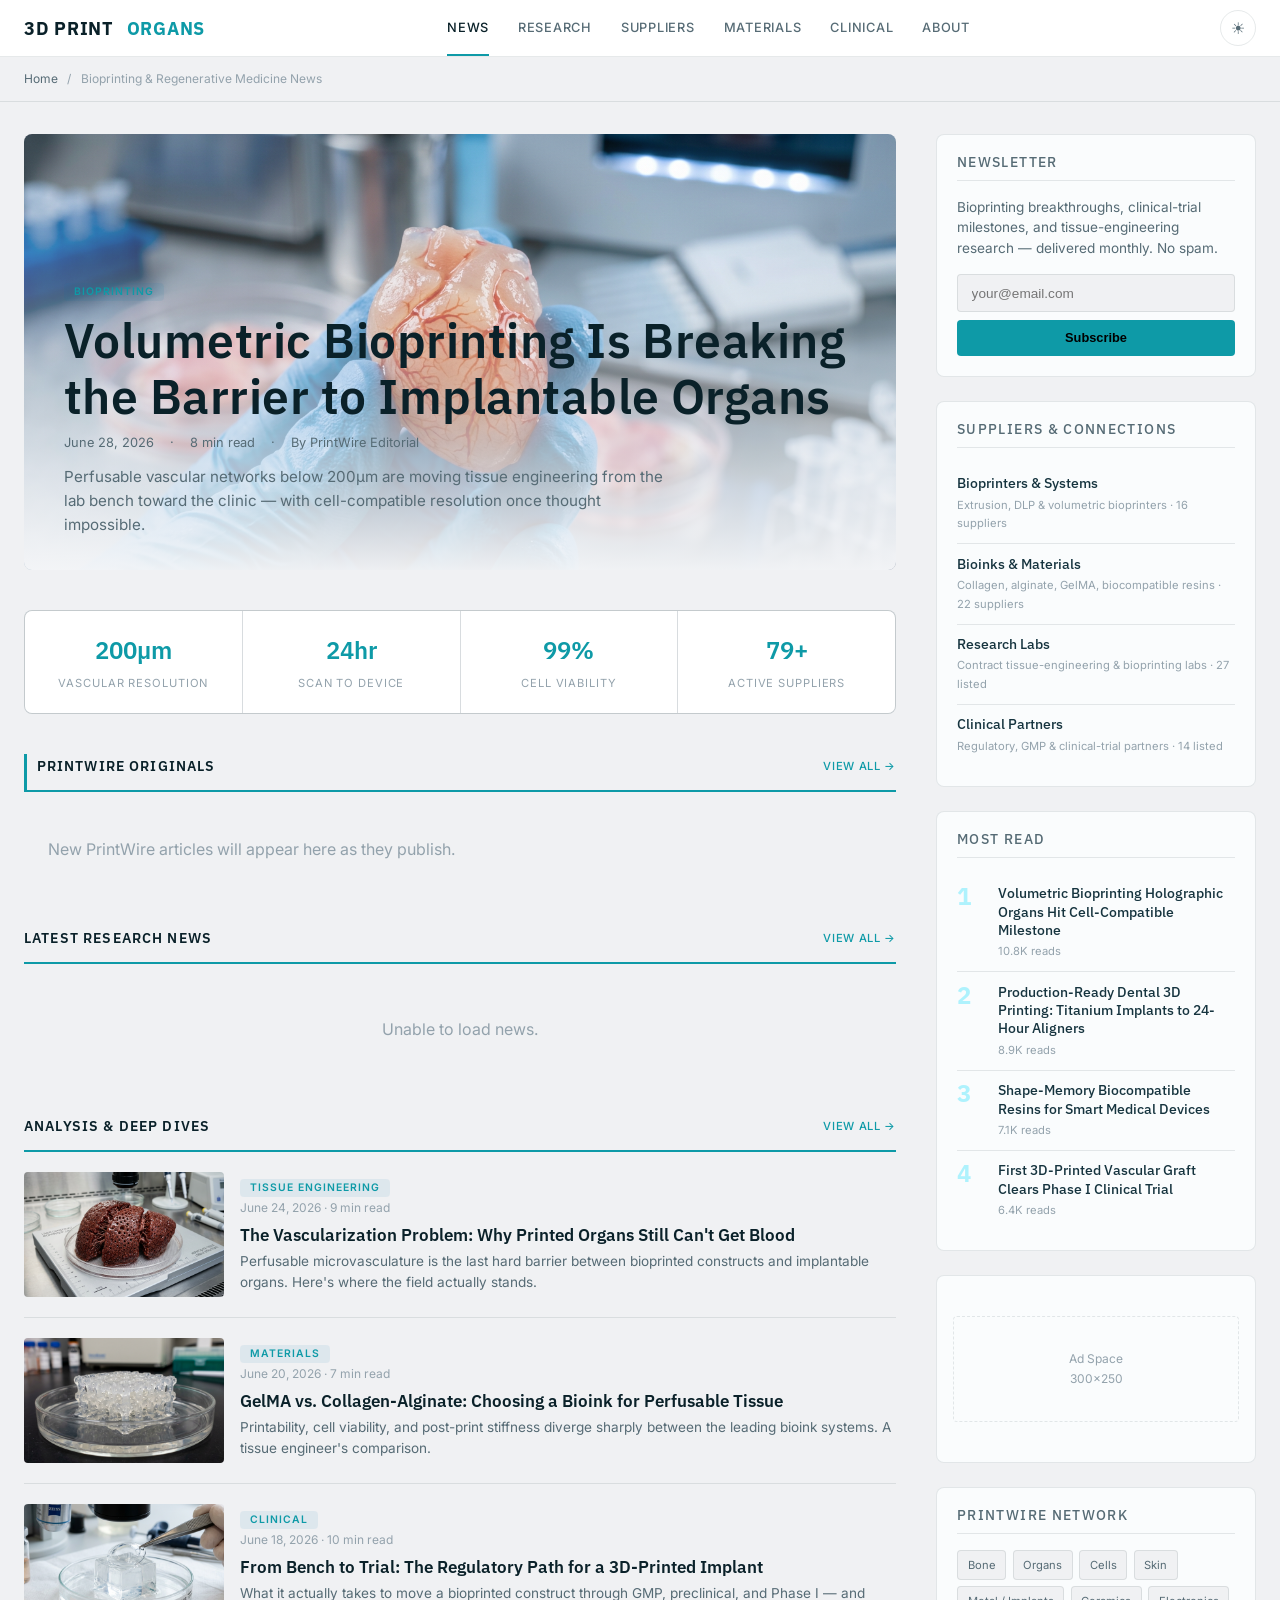
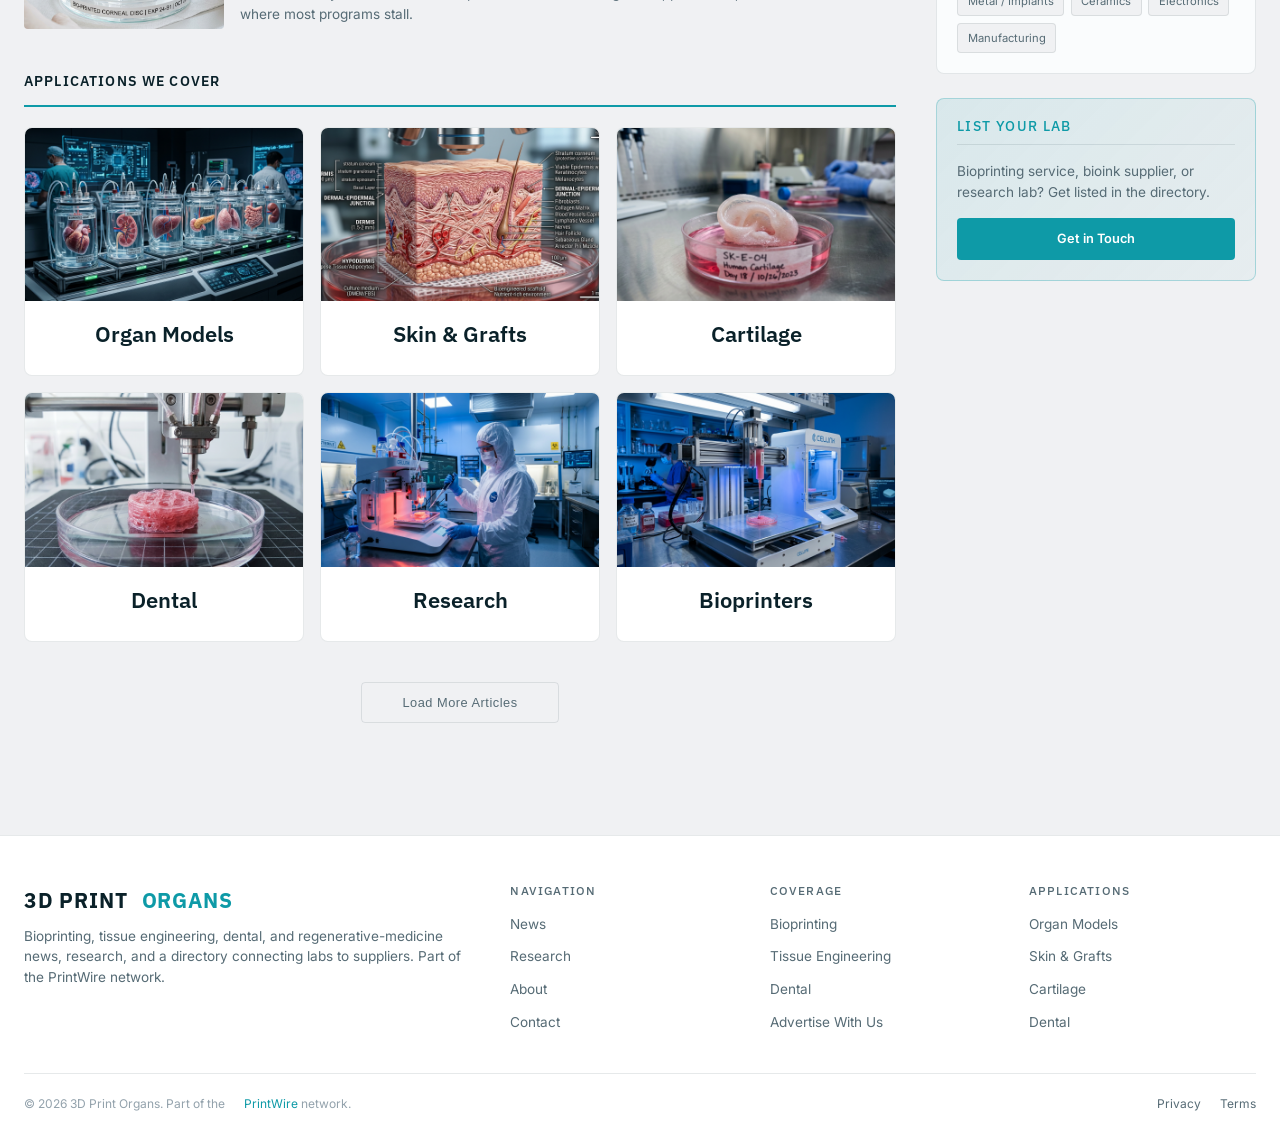
==== static/index.html @ 6646c9cb "Convert to Clinical bio-medical news template (teal, IBM Plex, network feed)" ====
<!DOCTYPE html>
<html lang="en">
<head>
  <meta charset="UTF-8">
  <meta name="viewport" content="width=device-width, initial-scale=1.0">
  <meta name="description" content="3D Print Organs: bioprinting, tissue engineering, dental, and regenerative-medicine news, research, and a directory connecting labs to suppliers.">
  <title>3D Print Organs — Bioprinting &amp; Regenerative Medicine News &amp; Suppliers</title>
  <link rel="preconnect" href="https://fonts.googleapis.com">
  <link rel="preconnect" href="https://fonts.gstatic.com" crossorigin>
  <link href="https://fonts.googleapis.com/css2?family=IBM+Plex+Sans:wght@500;600;700&family=Inter:wght@400;500;600&display=swap" rel="stylesheet">
  <link rel="stylesheet" href="css/editorial.css">
</head>
<body>

<!-- ── Header ─────────────────────────────────── -->
<header class="ed-header">
  <div class="ed-header-inner">
    <a href="index.html" class="ed-logo">
      3D&nbsp;PRINT&nbsp;<span class="ed-logo-accent">ORGANS</span>
    </a>
    <button class="ed-nav-toggle" aria-label="Menu" onclick="document.querySelector('.ed-nav').classList.toggle('open')">&#9776;</button>
    <nav class="ed-nav">
      <a href="index.html" class="active">News</a>
      <a href="/articles/">Research</a>
      <a href="#suppliers">Suppliers</a>
      <a href="#suppliers">Materials</a>
      <a href="#suppliers">Clinical</a>
      <a href="about.html">About</a>
    </nav>
    <button class="ed-theme-toggle" id="themeToggle" aria-label="Toggle light/dark mode" title="Toggle light/dark mode">&#9728;</button>
  </div>
</header>

<!-- ── Breadcrumbs ────────────────────────────── -->
<div class="ed-breadcrumbs">
  <a href="index.html">Home</a> <span>/</span> Bioprinting &amp; Regenerative Medicine News
</div>

<!-- ── Main Layout ────────────────────────────── -->
<div class="ed-layout">
  <div class="ed-main">

    <!-- Featured Story -->
    <article class="ed-hero">
      <img src="images/04_vascularized_heart.png" alt="Bioprinted vascularized tissue construct">
      <div class="ed-hero-overlay"></div>
      <div class="ed-hero-content">
        <span class="ed-badge">Bioprinting</span>
        <h1><a href="#">Volumetric Bioprinting Is Breaking the Barrier to Implantable Organs</a></h1>
        <div class="ed-hero-meta">
          <span>June 28, 2026</span>
          <span>·</span>
          <span>8 min read</span>
          <span>·</span>
          <span>By PrintWire Editorial</span>
        </div>
        <p class="ed-hero-excerpt">Perfusable vascular networks below 200µm are moving tissue engineering from the lab bench toward the clinic — with cell-compatible resolution once thought impossible.</p>
      </div>
    </article>

    <!-- Stats Bar -->
    <div class="ed-stats">
      <div class="ed-stat">
        <div class="ed-stat-value">200µm</div>
        <div class="ed-stat-label">Vascular Resolution</div>
      </div>
      <div class="ed-stat">
        <div class="ed-stat-value">24hr</div>
        <div class="ed-stat-label">Scan to Device</div>
      </div>
      <div class="ed-stat">
        <div class="ed-stat-value">99%</div>
        <div class="ed-stat-label">Cell Viability</div>
      </div>
      <div class="ed-stat">
        <div class="ed-stat-value">79+</div>
        <div class="ed-stat-label">Active Suppliers</div>
      </div>
    </div>

    <!-- PrintWire Originals — network-wide originals (featured) -->
    <div class="ed-section-label" style="border-left:3px solid var(--accent);padding-left:0.6rem;">
      PrintWire Originals
      <a href="/articles/">View All &rarr;</a>
    </div>
    <div class="ed-card-grid" id="pwOriginals">
      <div style="grid-column:1/-1;text-align:center;padding:2rem;color:var(--text-faint);">Loading PrintWire articles…</div>
    </div>

    <!-- Latest News — PrintWire + industry (RSS) -->
    <div class="ed-section-label">
      Latest Research News
      <a href="#">View All &rarr;</a>
    </div>
    <div class="ed-card-grid" id="newsGrid">
      <div style="grid-column: 1/-1; text-align:center; padding:2rem; color:var(--text-faint);">Loading latest news…</div>
    </div>

    <!-- Analysis & Deep Dives -->
    <div class="ed-section-label">
      Analysis &amp; Deep Dives
      <a href="#">View All &rarr;</a>
    </div>
    <div class="ed-list">
      <article class="ed-list-item">
        <img src="images/07_liver_tissue.png" alt="Bioprinted liver tissue">
        <div>
          <span class="ed-badge">Tissue Engineering</span>
          <div class="ed-card-meta">June 24, 2026 · 9 min read</div>
          <h3><a href="#">The Vascularization Problem: Why Printed Organs Still Can't Get Blood</a></h3>
          <p class="ed-card-excerpt">Perfusable microvasculature is the last hard barrier between bioprinted constructs and implantable organs. Here's where the field actually stands.</p>
        </div>
      </article>
      <article class="ed-list-item">
        <img src="images/03_cartilage_scaffold.png" alt="Cartilage scaffold">
        <div>
          <span class="ed-badge">Materials</span>
          <div class="ed-card-meta">June 20, 2026 · 7 min read</div>
          <h3><a href="#">GelMA vs. Collagen-Alginate: Choosing a Bioink for Perfusable Tissue</a></h3>
          <p class="ed-card-excerpt">Printability, cell viability, and post-print stiffness diverge sharply between the leading bioink systems. A tissue engineer's comparison.</p>
        </div>
      </article>
      <article class="ed-list-item">
        <img src="images/09_cornea_model.png" alt="Bioprinted cornea model">
        <div>
          <span class="ed-badge">Clinical</span>
          <div class="ed-card-meta">June 18, 2026 · 10 min read</div>
          <h3><a href="#">From Bench to Trial: The Regulatory Path for a 3D-Printed Implant</a></h3>
          <p class="ed-card-excerpt">What it actually takes to move a bioprinted construct through GMP, preclinical, and Phase I — and where most programs stall.</p>
        </div>
      </article>
    </div>

    <!-- Applications -->
    <div class="ed-section-label">
      Applications We Cover
    </div>
    <div class="ed-card-grid" style="grid-template-columns: repeat(3, 1fr); gap: 1rem; margin-bottom: 2.5rem;">
      <a href="#" class="ed-card" style="text-align:center;">
        <img class="ed-card-img" src="images/10_organ_array.png" alt="Organ Models">
        <div class="ed-card-body"><h3>Organ Models</h3></div>
      </a>
      <a href="#" class="ed-card" style="text-align:center;">
        <img class="ed-card-img" src="images/02_skin_tissue.png" alt="Skin & Grafts">
        <div class="ed-card-body"><h3>Skin &amp; Grafts</h3></div>
      </a>
      <a href="#" class="ed-card" style="text-align:center;">
        <img class="ed-card-img" src="images/06_ear_construct.png" alt="Cartilage">
        <div class="ed-card-body"><h3>Cartilage</h3></div>
      </a>
      <a href="#" class="ed-card" style="text-align:center;">
        <img class="ed-card-img" src="images/05_bioprinter_closeup.png" alt="Dental">
        <div class="ed-card-body"><h3>Dental</h3></div>
      </a>
      <a href="#" class="ed-card" style="text-align:center;">
        <img class="ed-card-img" src="images/08_scientist_working.png" alt="Research">
        <div class="ed-card-body"><h3>Research</h3></div>
      </a>
      <a href="#" class="ed-card" style="text-align:center;">
        <img class="ed-card-img" src="images/01_hero_bioprinter.png" alt="Bioprinters">
        <div class="ed-card-body"><h3>Bioprinters</h3></div>
      </a>
    </div>

    <!-- Load More -->
    <div class="ed-load-more">
      <button>Load More Articles</button>
    </div>

  </div>

  <!-- ── Sidebar ─────────────────────────────── -->
  <aside class="ed-sidebar">

    <!-- Newsletter -->
    <div class="ed-sidebar-block ed-newsletter">
      <h4>Newsletter</h4>
      <p>Bioprinting breakthroughs, clinical-trial milestones, and tissue-engineering research — delivered monthly. No spam.</p>
      <form action="https://api.web3forms.com/submit" method="POST" onsubmit="this.querySelector('button').textContent='Subscribed!';this.querySelector('button').disabled=true;">
        <input type="hidden" name="access_key" value="6f33053b-6d08-414b-9615-665f88c98da8">
        <input type="hidden" name="subject" value="Newsletter Signup — 3dprintorgans.com">
        <input type="hidden" name="from_name" value="Newsletter Signup">
        <input type="email" name="email" placeholder="your@email.com" required>
        <button type="submit">Subscribe</button>
      </form>
    </div>

    <!-- Suppliers & Connections -->
    <div class="ed-sidebar-block" id="suppliers">
      <h4>Suppliers &amp; Connections</h4>
      <div class="ed-popular-item">
        <div>
          <h3><a href="#">Bioprinters &amp; Systems</a></h3>
          <div class="ed-popular-meta">Extrusion, DLP &amp; volumetric bioprinters · 16 suppliers</div>
        </div>
      </div>
      <div class="ed-popular-item">
        <div>
          <h3><a href="#">Bioinks &amp; Materials</a></h3>
          <div class="ed-popular-meta">Collagen, alginate, GelMA, biocompatible resins · 22 suppliers</div>
        </div>
      </div>
      <div class="ed-popular-item">
        <div>
          <h3><a href="#">Research Labs</a></h3>
          <div class="ed-popular-meta">Contract tissue-engineering &amp; bioprinting labs · 27 listed</div>
        </div>
      </div>
      <div class="ed-popular-item">
        <div>
          <h3><a href="#">Clinical Partners</a></h3>
          <div class="ed-popular-meta">Regulatory, GMP &amp; clinical-trial partners · 14 listed</div>
        </div>
      </div>
    </div>

    <!-- Most Read -->
    <div class="ed-sidebar-block">
      <h4>Most Read</h4>
      <div class="ed-popular-item">
        <span class="ed-popular-num">1</span>
        <div>
          <h3><a href="#">Volumetric Bioprinting Holographic Organs Hit Cell-Compatible Milestone</a></h3>
          <div class="ed-popular-meta">10.8K reads</div>
        </div>
      </div>
      <div class="ed-popular-item">
        <span class="ed-popular-num">2</span>
        <div>
          <h3><a href="#">Production-Ready Dental 3D Printing: Titanium Implants to 24-Hour Aligners</a></h3>
          <div class="ed-popular-meta">8.9K reads</div>
        </div>
      </div>
      <div class="ed-popular-item">
        <span class="ed-popular-num">3</span>
        <div>
          <h3><a href="#">Shape-Memory Biocompatible Resins for Smart Medical Devices</a></h3>
          <div class="ed-popular-meta">7.1K reads</div>
        </div>
      </div>
      <div class="ed-popular-item">
        <span class="ed-popular-num">4</span>
        <div>
          <h3><a href="#">First 3D-Printed Vascular Graft Clears Phase I Clinical Trial</a></h3>
          <div class="ed-popular-meta">6.4K reads</div>
        </div>
      </div>
    </div>

    <!-- Ad Placeholder -->
    <div class="ed-sidebar-block" style="text-align:center; color: var(--text-faint); font-size: 0.75rem; padding: 2.5rem 1rem;">
      <div style="border: 1px dashed var(--border); border-radius: 4px; padding: 2rem 1rem;">
        Ad Space<br>300×250
      </div>
    </div>

    <!-- Network Links -->
    <div class="ed-sidebar-block">
      <h4>PrintWire Network</h4>
      <div class="ed-network-links">
        <a href="https://3dprintbone.com">Bone</a>
        <a href="https://3dprintorgans.com">Organs</a>
        <a href="https://3dprintcells.com">Cells</a>
        <a href="https://3dprintskincare.com">Skin</a>
        <a href="https://dmls3d.com">Metal / Implants</a>
        <a href="https://3dprintceramic.com">Ceramics</a>
        <a href="https://3dprintcircuitry.com">Electronics</a>
        <a href="https://sendcutship.com">Manufacturing</a>
      </div>
    </div>

    <!-- Project CTA -->
    <div class="ed-sidebar-block" style="background: linear-gradient(135deg, rgba(14,154,167,0.10), rgba(14,154,167,0.04)); border-color: var(--border-accent);">
      <h4 style="color: var(--accent);">List Your Lab</h4>
      <p style="font-size: 0.85rem; color: var(--text-dim); margin-bottom: 1rem; line-height: 1.5;">Bioprinting service, bioink supplier, or research lab? Get listed in the directory.</p>
      <a href="contact.html" style="display:block;text-align:center;padding:0.65rem;background:var(--accent);border-radius:4px;color:#fff;font-weight:600;font-size:0.8rem;transition:background 0.25s;" onmouseover="this.style.background='var(--accent-dark)'" onmouseout="this.style.background='var(--accent)'">Get in Touch</a>
    </div>

  </aside>
</div>

<!-- ── Footer ─────────────────────────────────── -->
<footer class="ed-footer">
  <div class="ed-footer-inner">
    <div class="ed-footer-brand">
      <div class="ed-logo" style="font-size:1.3rem; margin-bottom: 0.5rem;">3D&nbsp;PRINT&nbsp;<span class="ed-logo-accent">ORGANS</span></div>
      <p>Bioprinting, tissue engineering, dental, and regenerative-medicine news, research, and a directory connecting labs to suppliers. Part of the PrintWire network.</p>
    </div>
    <div>
      <h4>Navigation</h4>
      <ul>
        <li><a href="index.html">News</a></li>
        <li><a href="/articles/">Research</a></li>
        <li><a href="about.html">About</a></li>
        <li><a href="contact.html">Contact</a></li>
      </ul>
    </div>
    <div>
      <h4>Coverage</h4>
      <ul>
        <li><a href="#">Bioprinting</a></li>
        <li><a href="#">Tissue Engineering</a></li>
        <li><a href="#">Dental</a></li>
        <li><a href="advertise.html">Advertise With Us</a></li>
      </ul>
    </div>
    <div>
      <h4>Applications</h4>
      <ul>
        <li><a href="#">Organ Models</a></li>
        <li><a href="#">Skin &amp; Grafts</a></li>
        <li><a href="#">Cartilage</a></li>
        <li><a href="#">Dental</a></li>
      </ul>
    </div>
  </div>
  <div class="ed-footer-bottom">
    <span>&copy; 2026 3D Print Organs. Part of the <a href="https://3dprint.space" style="color:var(--accent);">PrintWire</a> network.</span>
    <span>
      <a href="#">Privacy</a>
      <a href="#">Terms</a>
    </span>
  </div>
</footer>

<script>
// ── Mobile nav toggle ──
document.querySelector('.ed-nav-toggle')?.addEventListener('click', () => {
  document.querySelector('.ed-nav').classList.toggle('open');
});

// ── Theme toggle (light/dark) — light default ──
(function() {
  const btn = document.getElementById('themeToggle');
  const root = document.documentElement;
  function setTheme(theme) {
    root.setAttribute('data-theme', theme);
    localStorage.setItem('ed-theme', theme);
    btn.innerHTML = theme === 'dark' ? '&#9790;' : '&#9728;';
    btn.title = theme === 'dark' ? 'Switch to light mode' : 'Switch to dark mode';
  }
  const saved = localStorage.getItem('ed-theme');
  setTheme(saved || 'light');
  btn.addEventListener('click', () => {
    const current = root.getAttribute('data-theme') || 'light';
    setTheme(current === 'dark' ? 'light' : 'dark');
  });
})();

// ── News Feed: network-wide PrintWire Originals + industry RSS ──
(function() {
  var grid = document.getElementById('newsGrid');
  var orig = document.getElementById('pwOriginals');

  var feeds = [
    { url: 'https://news.google.com/rss/search?q=bioprinting+tissue+engineering&hl=en-US&gl=US&ceid=US:en', name: 'Google News' },
    { url: 'https://news.google.com/rss/search?q=3D+printed+organs+regenerative+medicine&hl=en-US&gl=US&ceid=US:en', name: 'Google News' },
    { url: 'https://news.google.com/rss/search?q=dental+3D+printing+medical+device&hl=en-US&gl=US&ceid=US:en', name: 'Google News' },
    { url: 'https://3dprintingindustry.com/feed/', name: '3DPI' }
  ];

  var api = 'https://api.rss2json.com/v1/api.json?rss_url=';
  var rss = [];
  var localArts = [];
  var loaded = 0;
  var total = feeds.length;
  var fallbackImgs = [
    'images/01_hero_bioprinter.png','images/02_skin_tissue.png','images/03_cartilage_scaffold.png',
    'images/06_ear_construct.png','images/07_liver_tissue.png','images/08_scientist_working.png',
    'images/09_cornea_model.png','images/10_organ_array.png'
  ];

  function stripHtml(html) {
    var d = document.createElement('div'); d.innerHTML = html;
    return d.textContent || '';
  }
  function esc(s) {
    var d = document.createElement('div'); d.appendChild(document.createTextNode(s));
    return d.innerHTML;
  }
  function card(a, i) {
    var img = a.img || fallbackImgs[i % fallbackImgs.length];
    var fb = fallbackImgs[(i+1) % fallbackImgs.length];
    var open = a.local
      ? 'onclick="location.href=\'' + esc(a.link) + '\'"'
      : 'onclick="window.open(\'' + esc(a.link) + '\',\'_blank\',\'noopener\')"';
    var linkAttrs = a.local ? 'href="' + esc(a.link) + '"'
      : 'href="' + esc(a.link) + '" target="_blank" rel="noopener"';
    var badge = a.local
      ? '<span class="ed-badge" style="background:var(--accent);color:#fff;">' + esc(a.source) + '</span>'
      : '<span class="ed-badge">' + esc(a.source) + '</span>';
    return '<article class="ed-card" style="cursor:pointer" ' + open + '>' +
      '<img class="ed-card-img" src="' + esc(img) + '" alt="" loading="lazy" onerror="this.onerror=null;this.src=\'' + fb + '\'">' +
      '<div class="ed-card-body">' + badge +
        '<div class="ed-card-meta">' + esc(a.dateStr || '') + '</div>' +
        '<h3><a ' + linkAttrs + ' onclick="event.stopPropagation()">' + esc(a.title) + '</a></h3>' +
        '<p class="ed-card-excerpt">' + esc(a.desc) + '</p>' +
      '</div></article>';
  }

  var localReady = fetch('network.json', { cache: 'no-store' })
    .then(function(r){ return r.ok ? r.json() : []; })
    .then(function(items){
      (items || []).forEach(function(it, i){
        localArts.push({ title: it.title, link: it.url, desc: it.summary || '',
          date: it.iso, dateStr: it.date, source: (it.origin || 'PrintWire'), local: true,
          img: it.img || fallbackImgs[i % fallbackImgs.length] });
      });
      if (orig) {
        orig.innerHTML = localArts.length
          ? localArts.slice(0, 6).map(card).join('')
          : '<div style="grid-column:1/-1;padding:1.5rem;color:var(--text-faint);">New PrintWire articles will appear here as they publish.</div>';
      }
    })
    .catch(function(){ if (orig) orig.innerHTML = ''; });

  var timeout = setTimeout(finish, 8000);
  feeds.forEach(function(feed) {
    fetch(api + encodeURIComponent(feed.url))
      .then(function(r){ return r.json(); })
      .then(function(data){
        if (data.status === 'ok' && data.items) {
          data.items.forEach(function(item){
            rss.push({ title: item.title, link: item.link,
              desc: stripHtml(item.description).substring(0,140) + '…',
              date: item.pubDate, source: feed.name, local: false,
              img: item.thumbnail || (item.enclosure && item.enclosure.link) || '' });
          });
        }
      })
      .catch(function(){})
      .then(function(){ loaded++; if (loaded === total) { clearTimeout(timeout); finish(); } });
  });

  var done = false;
  function finish(){ if (done) return; done = true; localReady.then(render); }
  function render(){
    if (!grid) return;
    var merged = localArts.concat(rss);
    merged.forEach(function(a){ if (!a.dateStr && a.date) a.dateStr = new Date(a.date).toLocaleDateString('en-US',{year:'numeric',month:'short',day:'numeric'}); });
    merged.sort(function(a,b){ return new Date(b.date) - new Date(a.date); });
    var top = merged.slice(0, 8);
    grid.innerHTML = top.length
      ? top.map(card).join('')
      : '<div style="grid-column:1/-1;text-align:center;padding:2rem;color:var(--text-faint);">Unable to load news.</div>';
  }
})();
</script>
</body>
</html>
---- static/css/editorial.css ----
/* ============================================
   3dprintmetal.com — Editorial Layout
   Inspired by 3dnatives.com, modernized
   ============================================ */

/* ── Shared Tokens ───────────────────────────── */
:root {
  --accent: #00a8cc;
  --accent-dark: #008fad;
  --accent-dim: rgba(0,168,204,0.12);
  --red: #e53e3e;
  --radius: 8px;
  --radius-sm: 4px;
  --font-display: 'Oswald', sans-serif;
  --font-body: 'Inter', sans-serif;
  --transition: 0.25s cubic-bezier(0.4,0,0.2,1);
}

/* ── Dark Mode (default) ─────────────────────── */
:root, [data-theme="dark"] {
  --bg: #08090f;
  --bg-surface: #0e1019;
  --bg-card: #141620;
  --bg-card-hover: #1a1d2e;
  --bg-sidebar: #0f1118;
  --text: #e2e4e8;
  --text-dim: #8a8f9d;
  --text-faint: #555a68;
  --heading: #ffffff;
  --border: rgba(255,255,255,0.06);
  --border-accent: rgba(0,168,204,0.2);
  --shadow: 0 1px 3px rgba(0,0,0,0.4);
  --shadow-hover: 0 8px 24px rgba(0,0,0,0.5);
  --header-bg: rgba(8,9,15,0.92);
  --badge-bg: rgba(0,168,204,0.12);
  --input-bg: #0a0b12;
}

/* ── Light Mode ──────────────────────────────── */
[data-theme="light"] {
  --accent: #0077a8;
  --accent-dark: #005f85;
  --accent-dim: rgba(0,119,168,0.08);
  --bg: #f5f6f8;
  --bg-surface: #ffffff;
  --bg-card: #ffffff;
  --bg-card-hover: #f0f1f3;
  --bg-sidebar: #fafbfc;
  --text: #2d3748;
  --text-dim: #5a6577;
  --text-faint: #8e96a4;
  --heading: #1a202c;
  --border: rgba(0,0,0,0.08);
  --border-accent: rgba(0,119,168,0.2);
  --shadow: 0 1px 3px rgba(0,0,0,0.06);
  --shadow-hover: 0 8px 24px rgba(0,0,0,0.1);
  --header-bg: rgba(255,255,255,0.95);
  --badge-bg: rgba(0,119,168,0.08);
  --input-bg: #f0f1f3;
}

/* System preference when no manual choice */
@media (prefers-color-scheme: light) {
  :root:not([data-theme]) {
    --accent: #0077a8;
    --accent-dark: #005f85;
    --accent-dim: rgba(0,119,168,0.08);
    --bg: #f5f6f8;
    --bg-surface: #ffffff;
    --bg-card: #ffffff;
    --bg-card-hover: #f0f1f3;
    --bg-sidebar: #fafbfc;
    --text: #2d3748;
    --text-dim: #5a6577;
    --text-faint: #8e96a4;
    --heading: #1a202c;
    --border: rgba(0,0,0,0.08);
    --border-accent: rgba(0,119,168,0.2);
    --shadow: 0 1px 3px rgba(0,0,0,0.06);
    --shadow-hover: 0 8px 24px rgba(0,0,0,0.1);
    --header-bg: rgba(255,255,255,0.95);
    --badge-bg: rgba(0,119,168,0.08);
    --input-bg: #f0f1f3;
  }
}

/* ── Reset ───────────────────────────────────── */
*,*::before,*::after { margin:0;padding:0;box-sizing:border-box; }
html { scroll-behavior:smooth; font-size:16px; }
body {
  font-family: var(--font-body);
  color: var(--text);
  background: var(--input-bg);
  line-height: 1.65;
  -webkit-font-smoothing: antialiased;
  overflow-x: hidden;
}
a { color: inherit; text-decoration: none; }
img { max-width: 100%; display: block; }

/* ── Typography ──────────────────────────────── */
h1,h2,h3,h4 { font-family: var(--font-display); font-weight: 600; line-height: 1.15; color: var(--heading); }
h1 { font-size: clamp(2rem, 5vw, 3rem); letter-spacing: 0.01em; }
h2 { font-size: clamp(1.5rem, 3.5vw, 2.2rem); }
h3 { font-size: clamp(1.1rem, 2vw, 1.4rem); }
h4 { font-size: 0.85rem; text-transform: uppercase; letter-spacing: 0.1em; color: var(--text-dim); font-weight: 500; }

/* ── Header ──────────────────────────────────── */
.ed-header {
  position: sticky; top: 0; z-index: 100;
  background: var(--header-bg);
  backdrop-filter: blur(16px);
  border-bottom: 1px solid var(--border);
}
.ed-header-inner {
  max-width: 1280px;
  margin: 0 auto;
  display: flex;
  align-items: center;
  justify-content: space-between;
  padding: 0 1.5rem;
  height: 56px;
}
.ed-logo {
  font-family: var(--font-display);
  font-size: 1.15rem;
  font-weight: 700;
  color: var(--heading);
  letter-spacing: 0.04em;
  display: flex; align-items: center; gap: 0.5rem;
}
.ed-logo-accent { color: var(--accent); }
.ed-nav { display: flex; gap: 0; align-items: center; }
.ed-nav a {
  padding: 0 0.9rem;
  font-size: 0.8rem;
  font-weight: 500;
  color: var(--text-dim);
  text-transform: uppercase;
  letter-spacing: 0.06em;
  transition: color var(--transition);
  line-height: 56px;
  position: relative;
}
.ed-nav a:hover, .ed-nav a.active { color: var(--heading); }
.ed-nav a.active::after {
  content: ''; position: absolute; bottom: 0; left: 0.9rem; right: 0.9rem;
  height: 2px; background: var(--accent);
}
.ed-nav-toggle {
  display: none; background: none; border: none; color: var(--text);
  font-size: 1.5rem; cursor: pointer; padding: 0.5rem;
}

/* Theme toggle */
.ed-theme-toggle {
  background: none; border: 1px solid var(--border);
  color: var(--text-dim); cursor: pointer;
  width: 36px; height: 36px;
  border-radius: 50%;
  display: flex; align-items: center; justify-content: center;
  font-size: 1rem;
  transition: all var(--transition);
  margin-left: 0.5rem;
  flex-shrink: 0;
}
.ed-theme-toggle:hover { border-color: var(--accent); color: var(--accent); }

/* ── Breadcrumbs ─────────────────────────────── */
.ed-breadcrumbs {
  max-width: 1280px; margin: 0 auto;
  padding: 0.75rem 1.5rem;
  font-size: 0.75rem;
  color: var(--text-faint);
  border-bottom: 1px solid var(--border);
}
.ed-breadcrumbs a { color: var(--text-dim); transition: color var(--transition); }
.ed-breadcrumbs a:hover { color: var(--accent); }
.ed-breadcrumbs span { margin: 0 0.4rem; }

/* ── Layout ──────────────────────────────────── */
.ed-layout {
  max-width: 1280px;
  margin: 0 auto;
  display: grid;
  grid-template-columns: 1fr 320px;
  gap: 2.5rem;
  padding: 2rem 1.5rem;
  align-items: start;
}
.ed-main { min-width: 0; }
.ed-sidebar { position: sticky; top: 72px; }

/* ── Hero / Featured Story ───────────────────── */
.ed-hero {
  margin-bottom: 2.5rem;
  position: relative;
  border-radius: var(--radius);
  overflow: hidden;
  background: var(--bg-card);
}
.ed-hero img {
  width: 100%;
  aspect-ratio: 16/8;
  object-fit: cover;
  display: block;
}
.ed-hero-overlay {
  position: absolute; inset: 0;
  background: linear-gradient(0deg, rgba(8,9,15,0.95) 0%, rgba(8,9,15,0.3) 50%, transparent 100%);
}
[data-theme="light"] .ed-hero-overlay {
  background: linear-gradient(0deg, rgba(245,246,248,0.97) 0%, rgba(245,246,248,0.4) 50%, transparent 100%);
}
.ed-hero-content {
  position: absolute;
  bottom: 0; left: 0; right: 0;
  padding: 2rem 2.5rem;
}
.ed-hero .ed-badge { margin-bottom: 0.75rem; }
.ed-hero h1 { margin-bottom: 0.5rem; }
.ed-hero h1 a { color: var(--heading); transition: color var(--transition); }
.ed-hero h1 a:hover { color: var(--accent); }
.ed-hero-meta {
  font-size: 0.8rem;
  color: var(--text-dim);
  display: flex; gap: 1rem; align-items: center;
}
.ed-hero-excerpt {
  margin-top: 0.75rem;
  font-size: 0.95rem;
  color: var(--text-dim);
  line-height: 1.6;
  max-width: 600px;
}

/* ── Badge / Tag ─────────────────────────────── */
.ed-badge {
  display: inline-block;
  font-size: 0.65rem;
  font-weight: 600;
  text-transform: uppercase;
  letter-spacing: 0.1em;
  padding: 0.25rem 0.6rem;
  border-radius: var(--radius-sm);
  background: var(--badge-bg);
  color: var(--accent);
  line-height: 1;
}
.ed-badge.red { background: rgba(255,68,68,0.12); color: var(--red); }

/* ── Section Label ───────────────────────────── */
.ed-section-label {
  font-family: var(--font-display);
  font-size: 0.9rem;
  font-weight: 600;
  text-transform: uppercase;
  letter-spacing: 0.08em;
  color: var(--heading);
  margin-bottom: 1.25rem;
  padding-bottom: 0.75rem;
  border-bottom: 2px solid var(--accent);
  display: flex;
  align-items: center;
  justify-content: space-between;
}
.ed-section-label a {
  font-family: var(--font-body);
  font-size: 0.7rem;
  font-weight: 500;
  color: var(--accent);
  text-transform: uppercase;
  letter-spacing: 0.06em;
}

/* ── Article Cards ───────────────────────────── */
.ed-card-grid {
  display: grid;
  grid-template-columns: repeat(2, 1fr);
  gap: 1.5rem;
  margin-bottom: 2.5rem;
}
.ed-card {
  background: var(--bg-card);
  border-radius: var(--radius);
  overflow: hidden;
  border: 1px solid var(--border);
  transition: transform var(--transition), box-shadow var(--transition), border-color var(--transition);
}
.ed-card:hover {
  transform: translateY(-2px);
  box-shadow: var(--shadow-hover);
  border-color: var(--border-accent);
}
.ed-card-img {
  aspect-ratio: 16/10;
  object-fit: cover;
  width: 100%;
}
.ed-card-body { padding: 1.25rem; }
.ed-card-body .ed-badge { margin-bottom: 0.65rem; }
.ed-card-body h3 { margin-bottom: 0.5rem; }
.ed-card-body h3 a { color: var(--heading); transition: color var(--transition); }
.ed-card-body h3 a:hover { color: var(--accent); }
.ed-card-meta {
  font-size: 0.75rem;
  color: var(--text-faint);
  margin-bottom: 0.5rem;
}
.ed-card-excerpt {
  font-size: 0.85rem;
  color: var(--text-dim);
  line-height: 1.55;
  display: -webkit-box;
  -webkit-line-clamp: 3;
  -webkit-box-orient: vertical;
  overflow: hidden;
}

/* ── Article List (compact) ──────────────────── */
.ed-list { display: flex; flex-direction: column; gap: 1.25rem; margin-bottom: 2.5rem; }
.ed-list-item {
  display: grid;
  grid-template-columns: 200px 1fr;
  gap: 1rem;
  padding-bottom: 1.25rem;
  border-bottom: 1px solid var(--border);
  align-items: start;
}
.ed-list-item:last-child { border-bottom: none; padding-bottom: 0; }
.ed-list-item img {
  aspect-ratio: 16/10;
  object-fit: cover;
  border-radius: var(--radius-sm);
  width: 100%;
}
.ed-list-item h3 { font-size: 1.05rem; margin-bottom: 0.35rem; }
.ed-list-item h3 a { color: var(--heading); transition: color var(--transition); }
.ed-list-item h3 a:hover { color: var(--accent); }

/* ── Sidebar ─────────────────────────────────── */
.ed-sidebar-block {
  background: var(--bg-sidebar);
  border: 1px solid var(--border);
  border-radius: var(--radius);
  padding: 1.25rem;
  margin-bottom: 1.5rem;
}
.ed-sidebar-block h4 {
  margin-bottom: 1rem;
  padding-bottom: 0.6rem;
  border-bottom: 1px solid var(--border);
}

/* Newsletter widget */
.ed-newsletter p { font-size: 0.85rem; color: var(--text-dim); margin-bottom: 1rem; line-height: 1.5; }
.ed-newsletter input[type="email"] {
  width: 100%;
  padding: 0.65rem 0.85rem;
  background: var(--input-bg);
  border: 1px solid var(--border);
  border-radius: var(--radius-sm);
  color: var(--text);
  font-size: 0.85rem;
  margin-bottom: 0.5rem;
  transition: border-color var(--transition);
}
.ed-newsletter input[type="email"]:focus { outline: none; border-color: var(--accent); }
.ed-newsletter button {
  width: 100%;
  padding: 0.65rem;
  background: var(--accent);
  border: none;
  border-radius: var(--radius-sm);
  color: #000;
  font-weight: 600;
  font-size: 0.8rem;
  cursor: pointer;
  transition: background var(--transition);
}
.ed-newsletter button:hover { background: var(--accent-dark); }

/* Popular posts widget */
.ed-popular-item {
  display: flex;
  gap: 0.75rem;
  padding: 0.65rem 0;
  border-bottom: 1px solid var(--border);
  align-items: start;
}
.ed-popular-item:last-child { border-bottom: none; }
.ed-popular-num {
  font-family: var(--font-display);
  font-size: 1.5rem;
  font-weight: 700;
  color: var(--accent-dim);
  line-height: 1;
  min-width: 1.8rem;
  color: rgba(0,217,255,0.3);
}
.ed-popular-item h3 { font-size: 0.85rem; font-weight: 500; line-height: 1.35; }
.ed-popular-item h3 a { color: var(--text); }
.ed-popular-item h3 a:hover { color: var(--accent); }
.ed-popular-meta { font-size: 0.7rem; color: var(--text-faint); margin-top: 0.2rem; }

/* Network links widget */
.ed-network-links { display: flex; flex-wrap: wrap; gap: 0.4rem; }
.ed-network-links a {
  font-size: 0.7rem;
  padding: 0.3rem 0.6rem;
  background: var(--input-bg);
  border: 1px solid var(--border);
  border-radius: var(--radius-sm);
  color: var(--text-dim);
  transition: all var(--transition);
}
.ed-network-links a:hover { border-color: var(--accent); color: var(--accent); }

/* ── Load More ───────────────────────────────── */
.ed-load-more {
  text-align: center;
  margin: 2rem 0;
}
.ed-load-more button {
  padding: 0.75rem 2.5rem;
  background: transparent;
  border: 1px solid var(--border);
  border-radius: var(--radius-sm);
  color: var(--text-dim);
  font-size: 0.8rem;
  font-weight: 500;
  cursor: pointer;
  letter-spacing: 0.04em;
  transition: all var(--transition);
}
.ed-load-more button:hover {
  border-color: var(--accent);
  color: var(--accent);
}

/* ── Stats Bar ───────────────────────────────── */
.ed-stats {
  display: grid;
  grid-template-columns: repeat(4, 1fr);
  gap: 1px;
  background: var(--border);
  border: 1px solid var(--border);
  border-radius: var(--radius);
  overflow: hidden;
  margin-bottom: 2.5rem;
}
.ed-stat {
  background: var(--bg-card);
  padding: 1.25rem;
  text-align: center;
}
.ed-stat-value {
  font-family: var(--font-display);
  font-size: 1.5rem;
  font-weight: 600;
  color: var(--accent);
}
.ed-stat-label {
  font-size: 0.7rem;
  text-transform: uppercase;
  letter-spacing: 0.08em;
  color: var(--text-faint);
  margin-top: 0.25rem;
}

/* ── Page Hero (inner pages) ─────────────────── */
.ed-page-hero {
  position: relative;
  border-radius: var(--radius);
  overflow: hidden;
  margin-bottom: 2.5rem;
  background: var(--bg-card);
}
.ed-page-hero img {
  width: 100%; aspect-ratio: 16/6; object-fit: cover;
}
.ed-page-hero-overlay {
  position: absolute; inset: 0;
  background: linear-gradient(0deg, rgba(8,9,15,0.9) 0%, rgba(8,9,15,0.4) 60%, transparent 100%);
}
[data-theme="light"] .ed-page-hero-overlay {
  background: linear-gradient(0deg, rgba(245,246,248,0.95) 0%, rgba(245,246,248,0.5) 60%, transparent 100%);
}
.ed-page-hero-content {
  position: absolute; bottom: 0; left: 0; right: 0;
  padding: 2rem 2.5rem;
}
.ed-page-hero h1 { margin-bottom: 0.5rem; }
.ed-page-hero p { color: var(--text-dim); font-size: 1rem; max-width: 600px; }

/* ── Content Sections ────────────────────────── */
.ed-content { max-width: 1280px; margin: 0 auto; padding: 0 1.5rem; }
.ed-content-narrow { max-width: 860px; margin: 0 auto; padding: 0 1.5rem; }
.ed-section { margin-bottom: 3rem; }
.ed-section p { color: var(--text-dim); line-height: 1.75; margin-bottom: 1rem; font-size: 0.95rem; }
.ed-section p:last-child { margin-bottom: 0; }

/* Two-column content block */
.ed-two-col {
  display: grid;
  grid-template-columns: 1fr 1fr;
  gap: 2.5rem;
  align-items: start;
  margin-bottom: 2.5rem;
}
.ed-two-col img { border-radius: var(--radius); width: 100%; }

/* Content cards (mission, values, etc.) */
.ed-content-card {
  background: var(--bg-card);
  border: 1px solid var(--border);
  border-radius: var(--radius);
  padding: 1.75rem;
  transition: border-color var(--transition);
}
.ed-content-card:hover { border-color: var(--border-accent); }
.ed-content-card h3 { margin-bottom: 0.75rem; font-size: 1.15rem; }
.ed-content-card p { margin-bottom: 0; }
.ed-content-card .ed-icon {
  font-size: 1.5rem; margin-bottom: 0.75rem; display: block;
}
.ed-grid-2 { display: grid; grid-template-columns: 1fr 1fr; gap: 1.5rem; margin-bottom: 2.5rem; }
.ed-grid-3 { display: grid; grid-template-columns: repeat(3, 1fr); gap: 1.5rem; margin-bottom: 2.5rem; }
.ed-grid-4 { display: grid; grid-template-columns: repeat(4, 1fr); gap: 1.25rem; margin-bottom: 2.5rem; }

/* Service detail cards */
.ed-service-detail {
  display: grid;
  grid-template-columns: 280px 1fr;
  gap: 1.5rem;
  background: var(--bg-card);
  border: 1px solid var(--border);
  border-radius: var(--radius);
  overflow: hidden;
  margin-bottom: 1.25rem;
  transition: border-color var(--transition);
}
.ed-service-detail:hover { border-color: var(--border-accent); }
.ed-service-detail img { width: 100%; height: 100%; object-fit: cover; }
.ed-service-detail-body { padding: 1.5rem 1.5rem 1.5rem 0; }
.ed-service-detail-body h3 { margin-bottom: 0.5rem; }

/* Timeline */
.ed-timeline { position: relative; padding-left: 2.5rem; margin-bottom: 2.5rem; }
.ed-timeline::before {
  content: ''; position: absolute; left: 0.75rem; top: 0; bottom: 0;
  width: 2px; background: var(--border);
}
.ed-timeline-step {
  position: relative; margin-bottom: 2rem; padding-bottom: 0;
}
.ed-timeline-step:last-child { margin-bottom: 0; }
.ed-timeline-num {
  position: absolute; left: -2.5rem; top: 0;
  width: 1.5rem; height: 1.5rem;
  background: var(--accent);
  color: #000;
  border-radius: 50%;
  font-size: 0.7rem;
  font-weight: 700;
  display: flex; align-items: center; justify-content: center;
}
.ed-timeline-step h3 { font-size: 1.05rem; margin-bottom: 0.35rem; }

/* Forms */
.ed-form { max-width: 100%; }
.ed-form-group { margin-bottom: 1rem; }
.ed-form-group label {
  display: block; font-size: 0.8rem; font-weight: 500;
  color: var(--text-dim); margin-bottom: 0.35rem;
}
.ed-form-group .required { color: var(--red); }
.ed-form-group input, .ed-form-group textarea, .ed-form-group select {
  width: 100%;
  padding: 0.7rem 0.9rem;
  background: var(--input-bg);
  border: 1px solid var(--border);
  border-radius: var(--radius-sm);
  color: var(--text);
  font-family: var(--font-body);
  font-size: 0.9rem;
  transition: border-color var(--transition);
}
.ed-form-group input:focus, .ed-form-group textarea:focus, .ed-form-group select:focus {
  outline: none; border-color: var(--accent);
}
.ed-form-group textarea { resize: vertical; }
.ed-form-submit {
  padding: 0.75rem 2rem;
  background: var(--accent);
  border: none;
  border-radius: var(--radius-sm);
  color: #000;
  font-weight: 600;
  font-size: 0.9rem;
  cursor: pointer;
  transition: background var(--transition);
}
.ed-form-submit:hover { background: var(--accent-dark); }

/* CTA Banner */
.ed-cta-banner {
  background: var(--bg-card);
  border: 1px solid var(--border-accent);
  border-radius: var(--radius);
  padding: 2.5rem;
  text-align: center;
  margin-bottom: 2.5rem;
}
.ed-cta-banner h2 { margin-bottom: 0.5rem; }
.ed-cta-banner p { color: var(--text-dim); margin-bottom: 1.25rem; max-width: 500px; margin-left: auto; margin-right: auto; }
.ed-cta-banner a {
  display: inline-block;
  padding: 0.75rem 2rem;
  background: var(--accent);
  color: #000;
  font-weight: 600;
  border-radius: var(--radius-sm);
  transition: background var(--transition);
}
.ed-cta-banner a:hover { background: var(--accent-dark); }

/* Package cards (advertise) */
.ed-package {
  background: var(--bg-card);
  border: 1px solid var(--border);
  border-radius: var(--radius);
  padding: 1.75rem;
  transition: border-color var(--transition);
}
.ed-package:hover { border-color: var(--border-accent); }
.ed-package h3 { margin-bottom: 0.5rem; }
.ed-package .ed-price {
  font-family: var(--font-display);
  font-size: 1.8rem; font-weight: 600;
  color: var(--accent); margin-bottom: 1rem;
}
.ed-package .ed-price span { font-size: 0.9rem; color: var(--text-faint); }
.ed-package ul {
  list-style: none; padding: 0;
}
.ed-package li {
  font-size: 0.85rem; color: var(--text-dim);
  padding: 0.4rem 0;
  border-bottom: 1px solid var(--border);
  padding-left: 1.2rem;
  position: relative;
}
.ed-package li:last-child { border-bottom: none; }
.ed-package li::before {
  content: '\2713'; position: absolute; left: 0;
  color: var(--accent); font-size: 0.75rem;
}

/* Contact info cards */
.ed-info-card {
  display: flex; gap: 1rem; align-items: start;
  padding: 1rem;
  background: var(--bg-card);
  border: 1px solid var(--border);
  border-radius: var(--radius);
}
.ed-info-card .ed-icon { font-size: 1.5rem; flex-shrink: 0; }
.ed-info-card h4 { font-size: 0.8rem; margin-bottom: 0.25rem; }
.ed-info-card p { font-size: 0.85rem; color: var(--text-dim); margin: 0; }

/* Materials list */
.ed-materials-list { list-style: none; padding: 0; }
.ed-materials-list li {
  padding: 0.5rem 0;
  border-bottom: 1px solid var(--border);
  font-size: 0.9rem;
  color: var(--text-dim);
  padding-left: 1.2rem;
  position: relative;
}
.ed-materials-list li::before {
  content: ''; position: absolute; left: 0; top: 50%;
  width: 6px; height: 6px; border-radius: 50%;
  background: var(--accent); transform: translateY(-50%);
}

@media (max-width: 768px) {
  .ed-two-col { grid-template-columns: 1fr; }
  .ed-grid-2, .ed-grid-3, .ed-grid-4 { grid-template-columns: 1fr; }
  .ed-service-detail { grid-template-columns: 1fr; }
  .ed-service-detail img { aspect-ratio: 16/9; }
  .ed-service-detail-body { padding: 1.25rem; }
  .ed-page-hero-content { padding: 1.5rem; }
}

/* ── Footer ──────────────────────────────────── */
.ed-footer {
  background: var(--bg-surface);
  border-top: 1px solid var(--border);
  padding: 3rem 1.5rem 1.5rem;
  margin-top: 3rem;
}
.ed-footer-inner {
  max-width: 1280px;
  margin: 0 auto;
  display: grid;
  grid-template-columns: 2fr 1fr 1fr 1fr;
  gap: 2rem;
}
.ed-footer-brand p { font-size: 0.85rem; color: var(--text-dim); margin-top: 0.5rem; line-height: 1.5; }
.ed-footer h4 { font-size: 0.75rem; margin-bottom: 0.75rem; }
.ed-footer ul { list-style: none; }
.ed-footer li { margin-bottom: 0.4rem; }
.ed-footer li a { font-size: 0.85rem; color: var(--text-dim); transition: color var(--transition); }
.ed-footer li a:hover { color: var(--accent); }
.ed-footer-bottom {
  max-width: 1280px;
  margin: 2rem auto 0;
  padding-top: 1.25rem;
  border-top: 1px solid var(--border);
  font-size: 0.75rem;
  color: var(--text-faint);
  display: flex;
  justify-content: space-between;
  align-items: center;
}
.ed-footer-bottom a { color: var(--text-dim); margin-left: 1rem; }
.ed-footer-bottom a:hover { color: var(--accent); }

/* ── Responsive ──────────────────────────────── */
@media (max-width: 1024px) {
  .ed-layout { grid-template-columns: 1fr; }
  .ed-sidebar { position: static; }
}
@media (max-width: 768px) {
  .ed-card-grid { grid-template-columns: 1fr; }
  .ed-list-item { grid-template-columns: 140px 1fr; }
  .ed-hero-content { padding: 1.5rem; }
  .ed-hero h1 { font-size: 1.5rem; }
  .ed-footer-inner { grid-template-columns: 1fr 1fr; }
  .ed-stats { grid-template-columns: repeat(2, 1fr); }
  .ed-nav { display: none; }
  .ed-nav.open { display: flex; flex-direction: column; position: absolute; top: 56px; left: 0; right: 0; background: var(--bg); border-bottom: 1px solid var(--border); padding: 0.5rem 0; }
  .ed-nav.open a { line-height: 2.5; padding: 0 1.5rem; }
  .ed-nav-toggle { display: block; }
}
@media (max-width: 480px) {
  .ed-list-item { grid-template-columns: 1fr; }
  .ed-list-item img { aspect-ratio: 16/9; }
  .ed-footer-inner { grid-template-columns: 1fr; }
  .ed-hero-excerpt { display: none; }
}

/* ── Clinical scheme (bio-medical): light default + dark toggle, teal, IBM Plex ── */
:root { --font-display: 'IBM Plex Sans', sans-serif; --font-body: 'Inter', sans-serif; }
:root, [data-theme="light"] {
  --accent: #0E9AA7; --accent-dark: #0B7C86; --accent-dim: rgba(14,154,167,0.10);
  --bg: #F4F7F9; --bg-surface: #FFFFFF; --bg-card: #FFFFFF; --bg-card-hover: #EDF2F4;
  --bg-sidebar: #FAFCFD; --text: #16343F; --text-dim: #566B75; --text-faint: #93A2AC;
  --heading: #0A2129; --border: rgba(15,42,54,0.10); --border-accent: rgba(14,154,167,0.28);
}
[data-theme="dark"] {
  --accent: #18B4C1; --accent-dark: #0E9AA7; --accent-dim: rgba(24,180,193,0.14);
  --bg: #0C1A1F; --bg-surface: #12242B; --bg-card: #142A32; --bg-card-hover: #183139;
  --bg-sidebar: #0F2027; --text: #E7EFF1; --text-dim: #90A2AB; --text-faint: #5E727B;
  --heading: #FFFFFF; --border: rgba(255,255,255,0.08); --border-accent: rgba(24,180,193,0.28);
}
@media (prefers-color-scheme: dark) { :root:not([data-theme]) {
  --bg: #0C1A1F; --bg-surface: #12242B; --bg-card: #142A32; --text: #E7EFF1;
  --text-dim: #90A2AB; --heading: #FFFFFF; --border: rgba(255,255,255,0.08);
  --accent: #18B4C1; --accent-dark: #0E9AA7;
} }
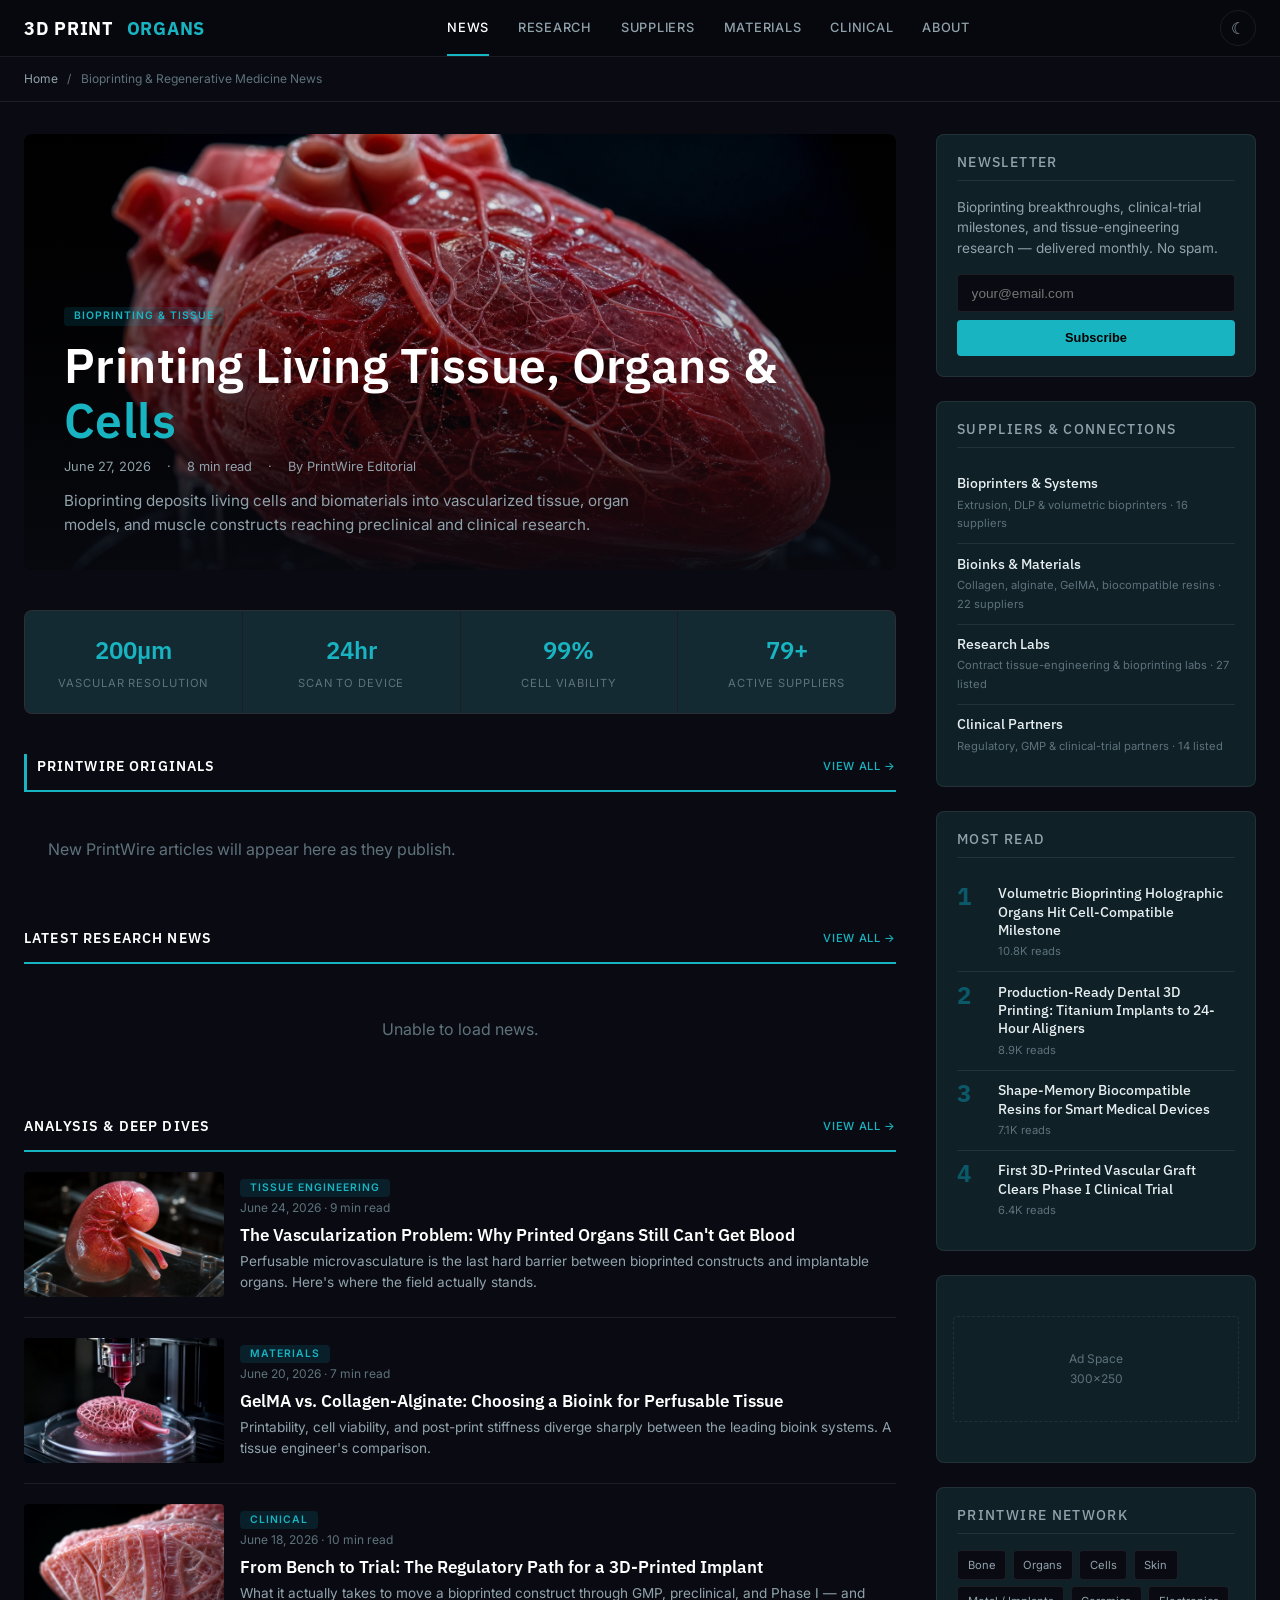
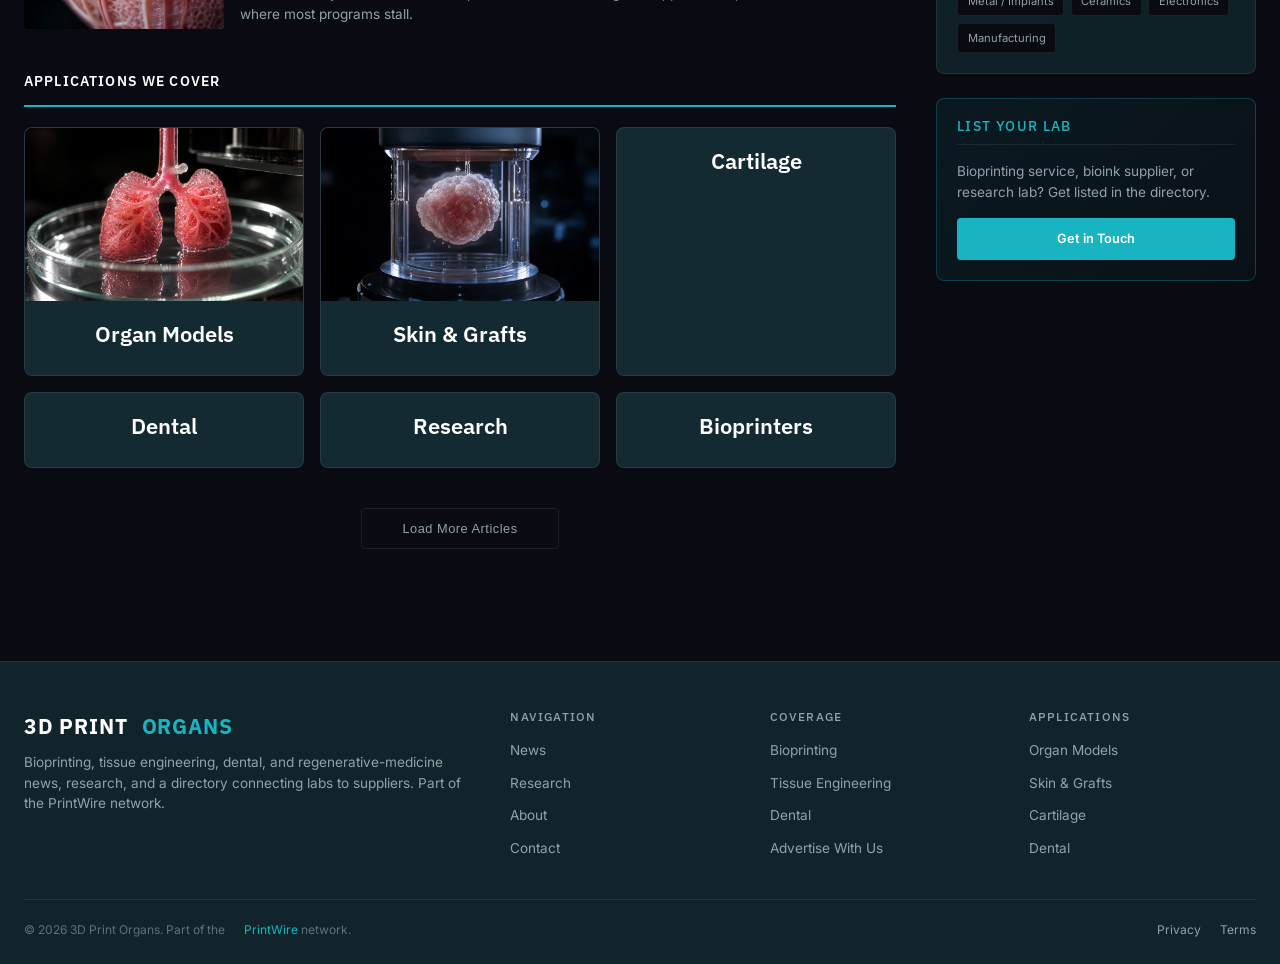
==== commit dd79b7e2: "Diversify: market-targeted variant layout, unique per-site gpt-image-2 imagery (no repeats), light/d" ====
--- a/static/index.html
+++ b/static/index.html
@@ -9,6 +9,14 @@
   <link rel="preconnect" href="https://fonts.gstatic.com" crossorigin>
   <link href="https://fonts.googleapis.com/css2?family=IBM+Plex+Sans:wght@500;600;700&family=Inter:wght@400;500;600&display=swap" rel="stylesheet">
   <link rel="stylesheet" href="css/editorial.css">
+  <link rel="icon" type="image/svg+xml" href="/favicon.svg">
+  <meta property="og:type" content="website">
+  <meta property="og:title" content="3D Print Organs — Bioprinting &amp; Regenerative Medicine News &amp; Suppliers">
+  <meta property="og:description" content="3D Print Organs: bioprinting, tissue engineering, dental, and regenerative-medicine news, research, and a directory connecting labs to suppliers.">
+  <meta property="og:image" content="https://3dprintorgans.com/images/01_hero_bioprinted_vascularized.png">
+  <meta property="og:url" content="https://3dprintorgans.com/">
+  <meta name="twitter:card" content="summary_large_image">
+  <meta name="twitter:image" content="https://3dprintorgans.com/images/01_hero_bioprinted_vascularized.png">
 </head>
 <body>
 
@@ -42,19 +50,15 @@
 
     <!-- Featured Story -->
     <article class="ed-hero">
-      <img src="images/04_vascularized_heart.png" alt="Bioprinted vascularized tissue construct">
+      <img src="images/01_hero_bioprinted_vascularized.png" alt="Bioprinting & Tissue">
       <div class="ed-hero-overlay"></div>
       <div class="ed-hero-content">
-        <span class="ed-badge">Bioprinting</span>
-        <h1><a href="#">Volumetric Bioprinting Is Breaking the Barrier to Implantable Organs</a></h1>
+        <span class="ed-badge">Bioprinting & Tissue</span>
+        <h1><a href="#">Printing Living Tissue, Organs &amp; <span class="ed-logo-accent">Cells</span></a></h1>
         <div class="ed-hero-meta">
-          <span>June 28, 2026</span>
-          <span>·</span>
-          <span>8 min read</span>
-          <span>·</span>
-          <span>By PrintWire Editorial</span>
-        </div>
-        <p class="ed-hero-excerpt">Perfusable vascular networks below 200µm are moving tissue engineering from the lab bench toward the clinic — with cell-compatible resolution once thought impossible.</p>
+          <span>June 27, 2026</span><span>·</span><span>8 min read</span><span>·</span><span>By PrintWire Editorial</span>
+        </div>
+        <p class="ed-hero-excerpt">Bioprinting deposits living cells and biomaterials into vascularized tissue, organ models, and muscle constructs reaching preclinical and clinical research.</p>
       </div>
     </article>
 
@@ -103,7 +107,7 @@
     </div>
     <div class="ed-list">
       <article class="ed-list-item">
-        <img src="images/07_liver_tissue.png" alt="Bioprinted liver tissue">
+        <img src="images/02_bioprinted_kidney.png" alt="Bioprinted liver tissue">
         <div>
           <span class="ed-badge">Tissue Engineering</span>
           <div class="ed-card-meta">June 24, 2026 · 9 min read</div>
@@ -112,7 +116,7 @@
         </div>
       </article>
       <article class="ed-list-item">
-        <img src="images/03_cartilage_scaffold.png" alt="Cartilage scaffold">
+        <img src="images/03_bioprinter_building.png" alt="Cartilage scaffold">
         <div>
           <span class="ed-badge">Materials</span>
           <div class="ed-card-meta">June 20, 2026 · 7 min read</div>
@@ -121,7 +125,7 @@
         </div>
       </article>
       <article class="ed-list-item">
-        <img src="images/09_cornea_model.png" alt="Bioprinted cornea model">
+        <img src="images/04_bioprinted_organ.png" alt="Bioprinted cornea model">
         <div>
           <span class="ed-badge">Clinical</span>
           <div class="ed-card-meta">June 18, 2026 · 10 min read</div>
@@ -137,27 +141,27 @@
     </div>
     <div class="ed-card-grid" style="grid-template-columns: repeat(3, 1fr); gap: 1rem; margin-bottom: 2.5rem;">
       <a href="#" class="ed-card" style="text-align:center;">
-        <img class="ed-card-img" src="images/10_organ_array.png" alt="Organ Models">
+        <img class="ed-card-img" src="images/05_bioprinted_lung.png" alt="Organ Models">
         <div class="ed-card-body"><h3>Organ Models</h3></div>
       </a>
       <a href="#" class="ed-card" style="text-align:center;">
-        <img class="ed-card-img" src="images/02_skin_tissue.png" alt="Skin & Grafts">
+        <img class="ed-card-img" src="images/06_bioprinted_organoid.png" alt="Skin & Grafts">
         <div class="ed-card-body"><h3>Skin &amp; Grafts</h3></div>
       </a>
       <a href="#" class="ed-card" style="text-align:center;">
-        <img class="ed-card-img" src="images/06_ear_construct.png" alt="Cartilage">
+        
         <div class="ed-card-body"><h3>Cartilage</h3></div>
       </a>
       <a href="#" class="ed-card" style="text-align:center;">
-        <img class="ed-card-img" src="images/05_bioprinter_closeup.png" alt="Dental">
+        
         <div class="ed-card-body"><h3>Dental</h3></div>
       </a>
       <a href="#" class="ed-card" style="text-align:center;">
-        <img class="ed-card-img" src="images/08_scientist_working.png" alt="Research">
+        
         <div class="ed-card-body"><h3>Research</h3></div>
       </a>
       <a href="#" class="ed-card" style="text-align:center;">
-        <img class="ed-card-img" src="images/01_hero_bioprinter.png" alt="Bioprinters">
+        
         <div class="ed-card-body"><h3>Bioprinters</h3></div>
       </a>
     </div>
@@ -340,7 +344,7 @@
     btn.title = theme === 'dark' ? 'Switch to light mode' : 'Switch to dark mode';
   }
   const saved = localStorage.getItem('ed-theme');
-  setTheme(saved || 'light');
+  setTheme(saved || 'dark');
   btn.addEventListener('click', () => {
     const current = root.getAttribute('data-theme') || 'light';
     setTheme(current === 'dark' ? 'light' : 'dark');
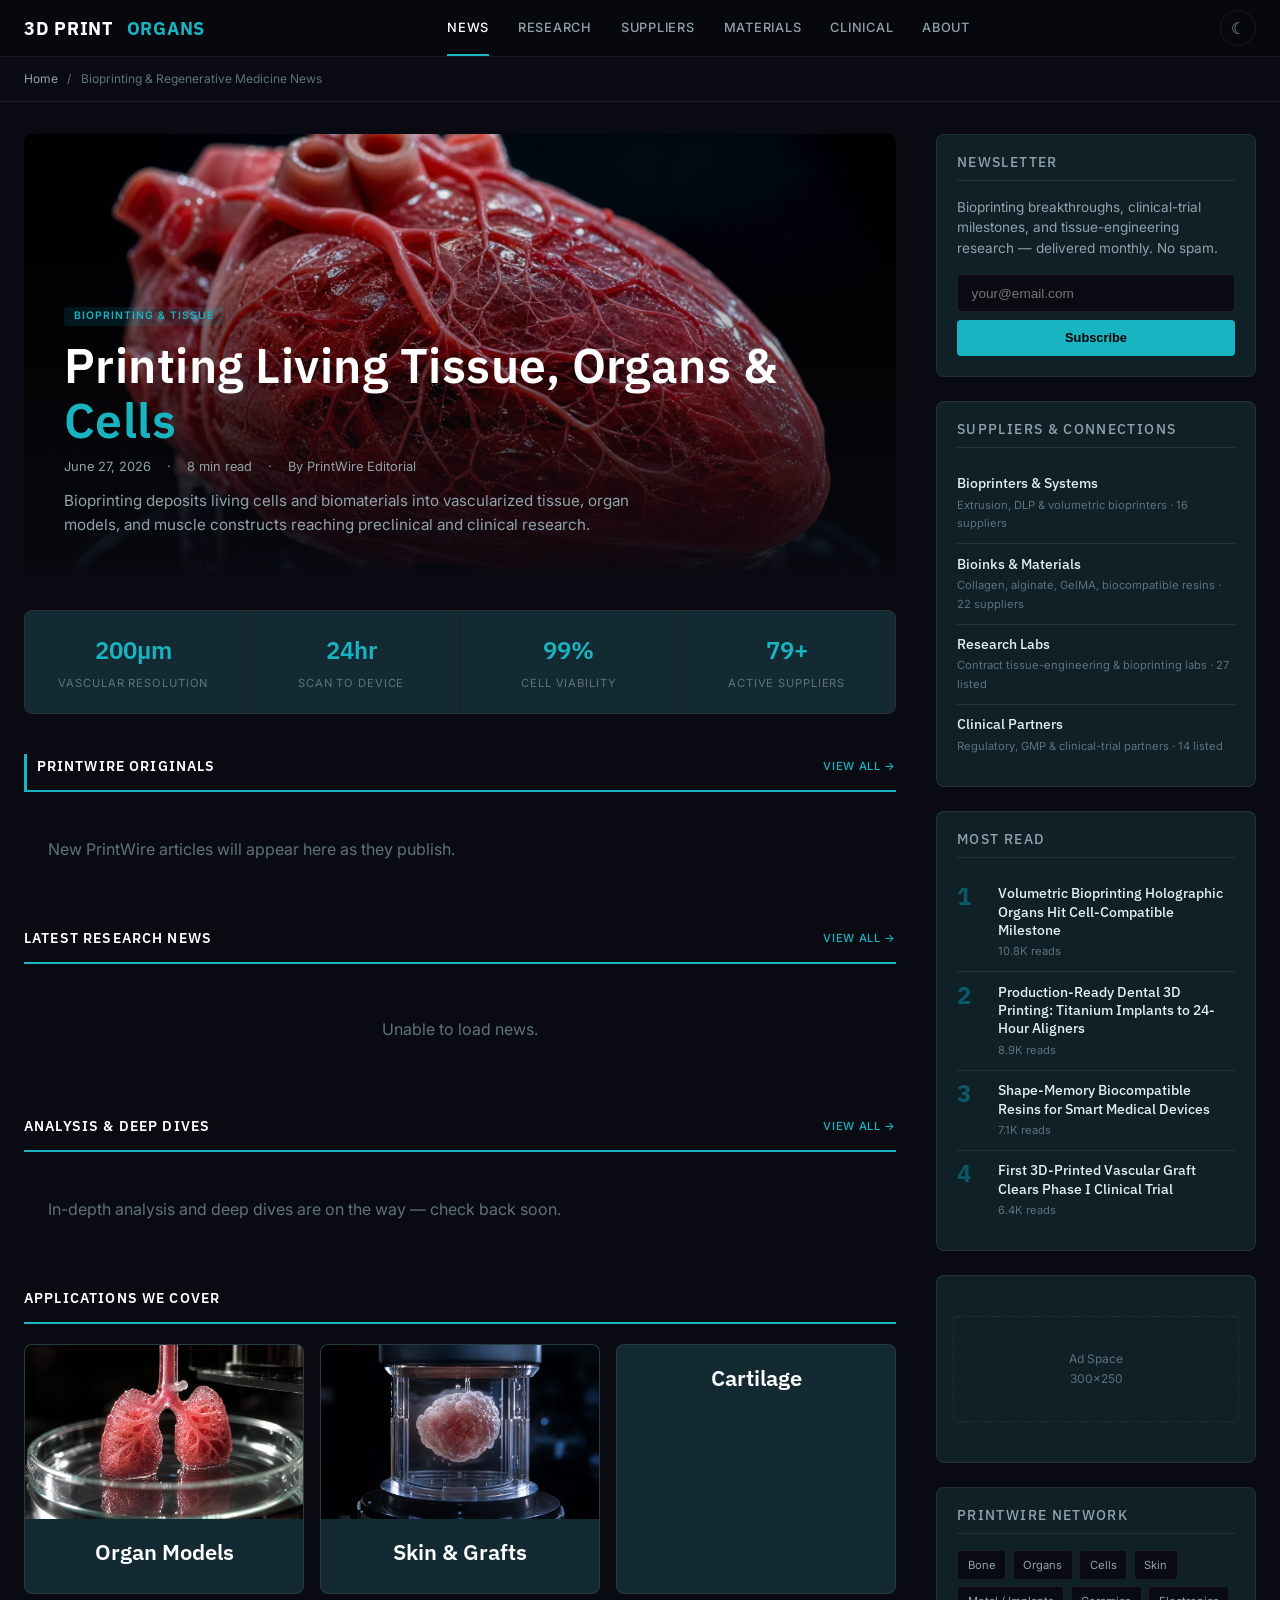
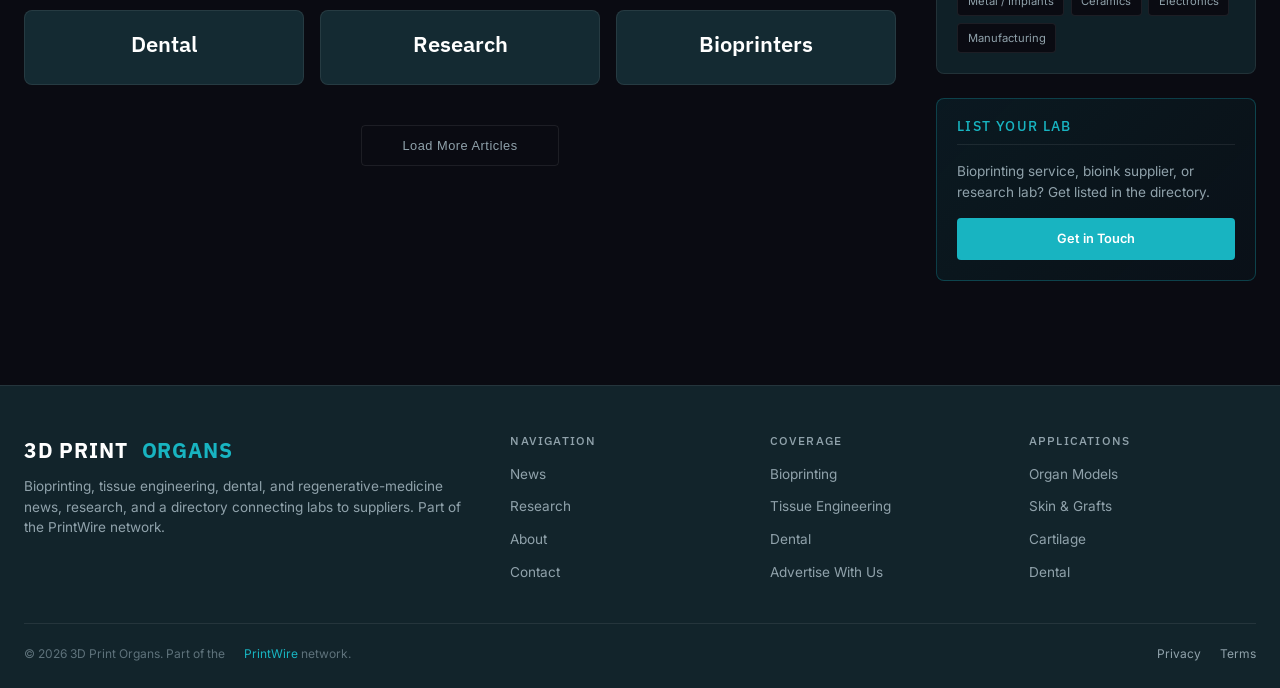
==== commit 5416aaf8: "Wire up Analysis and Deep Dives section from network.json feed" ====
--- a/static/index.html
+++ b/static/index.html
@@ -103,36 +103,10 @@
     <!-- Analysis & Deep Dives -->
     <div class="ed-section-label">
       Analysis &amp; Deep Dives
-      <a href="#">View All &rarr;</a>
-    </div>
-    <div class="ed-list">
-      <article class="ed-list-item">
-        <img src="images/02_bioprinted_kidney.png" alt="Bioprinted liver tissue">
-        <div>
-          <span class="ed-badge">Tissue Engineering</span>
-          <div class="ed-card-meta">June 24, 2026 · 9 min read</div>
-          <h3><a href="#">The Vascularization Problem: Why Printed Organs Still Can't Get Blood</a></h3>
-          <p class="ed-card-excerpt">Perfusable microvasculature is the last hard barrier between bioprinted constructs and implantable organs. Here's where the field actually stands.</p>
-        </div>
-      </article>
-      <article class="ed-list-item">
-        <img src="images/03_bioprinter_building.png" alt="Cartilage scaffold">
-        <div>
-          <span class="ed-badge">Materials</span>
-          <div class="ed-card-meta">June 20, 2026 · 7 min read</div>
-          <h3><a href="#">GelMA vs. Collagen-Alginate: Choosing a Bioink for Perfusable Tissue</a></h3>
-          <p class="ed-card-excerpt">Printability, cell viability, and post-print stiffness diverge sharply between the leading bioink systems. A tissue engineer's comparison.</p>
-        </div>
-      </article>
-      <article class="ed-list-item">
-        <img src="images/04_bioprinted_organ.png" alt="Bioprinted cornea model">
-        <div>
-          <span class="ed-badge">Clinical</span>
-          <div class="ed-card-meta">June 18, 2026 · 10 min read</div>
-          <h3><a href="#">From Bench to Trial: The Regulatory Path for a 3D-Printed Implant</a></h3>
-          <p class="ed-card-excerpt">What it actually takes to move a bioprinted construct through GMP, preclinical, and Phase I — and where most programs stall.</p>
-        </div>
-      </article>
+      <a href="/articles/">View All &rarr;</a>
+    </div>
+    <div class="ed-list" id="pwDeepDives">
+      <div style="padding:1.5rem;color:var(--text-faint);">Loading analysis…</div>
     </div>
 
     <!-- Applications -->
@@ -363,6 +337,16 @@
     { url: 'https://3dprintingindustry.com/feed/', name: '3DPI' }
   ];
 
+    function bestImg(item){
+    var raw = '';
+    var html = item.content || item.description || '';
+    var m = html.match(/<img[^>]+src=["']([^"'>]+)["']/i);
+    if (m) raw = m[1];
+    if (!raw) raw = (item.enclosure && item.enclosure.link) || item.thumbnail || '';
+    if (!raw) return '';
+    var full = raw.replace(/-\d{2,4}x\d{2,4}(?=\.(jpg|jpeg|png|webp|gif)(\?|$))/i, '');
+    return 'https://wsrv.nl/?url=' + encodeURIComponent(full) + '&w=800&h=534&fit=cover&a=attention&output=jpg&q=82';
+  }
   var api = 'https://api.rss2json.com/v1/api.json?rss_url=';
   var rss = [];
   var localArts = [];
@@ -428,7 +412,7 @@
             rss.push({ title: item.title, link: item.link,
               desc: stripHtml(item.description).substring(0,140) + '…',
               date: item.pubDate, source: feed.name, local: false,
-              img: item.thumbnail || (item.enclosure && item.enclosure.link) || '' });
+              img: bestImg(item) });
           });
         }
       })
@@ -449,6 +433,31 @@
       : '<div style="grid-column:1/-1;text-align:center;padding:2rem;color:var(--text-faint);">Unable to load news.</div>';
   }
 })();
+
+// -- Analysis & Deep Dives: PrintWire catalog in list format --
+(function(){
+  var box = document.getElementById('pwDeepDives');
+  if (!box) return;
+  function esc(s){var d=document.createElement('div');d.appendChild(document.createTextNode(s==null?'':s));return d.innerHTML;}
+  var empty = '<div style="padding:1.5rem;color:var(--text-faint);">In-depth analysis and deep dives are on the way — check back soon.</div>';
+  fetch('network.json',{cache:'no-store'})
+    .then(function(r){ return r.ok ? r.json() : []; })
+    .then(function(items){
+      items = (items || []).slice();
+      items.sort(function(a,b){ return (b.iso||'').localeCompare(a.iso||''); });
+      if (!items.length){ box.innerHTML = empty; return; }
+      box.innerHTML = items.slice(0,8).map(function(a){
+        var img = a.img ? '<img src="'+esc(a.img)+'" alt="" loading="lazy">' : '';
+        var meta = esc(a.date||'') + (a.origin ? ' · '+esc(a.origin) : '');
+        return '<article class="ed-list-item">'+img+'<div>'+
+          '<div class="ed-card-meta">'+meta+'</div>'+
+          '<h3><a href="'+esc(a.url)+'">'+esc(a.title)+'</a></h3>'+
+          '<p class="ed-card-excerpt">'+esc(a.summary||'')+'</p>'+
+          '</div></article>';
+      }).join('');
+    })
+    .catch(function(){ box.innerHTML = empty; });
+})();
 </script>
 </body>
 </html>
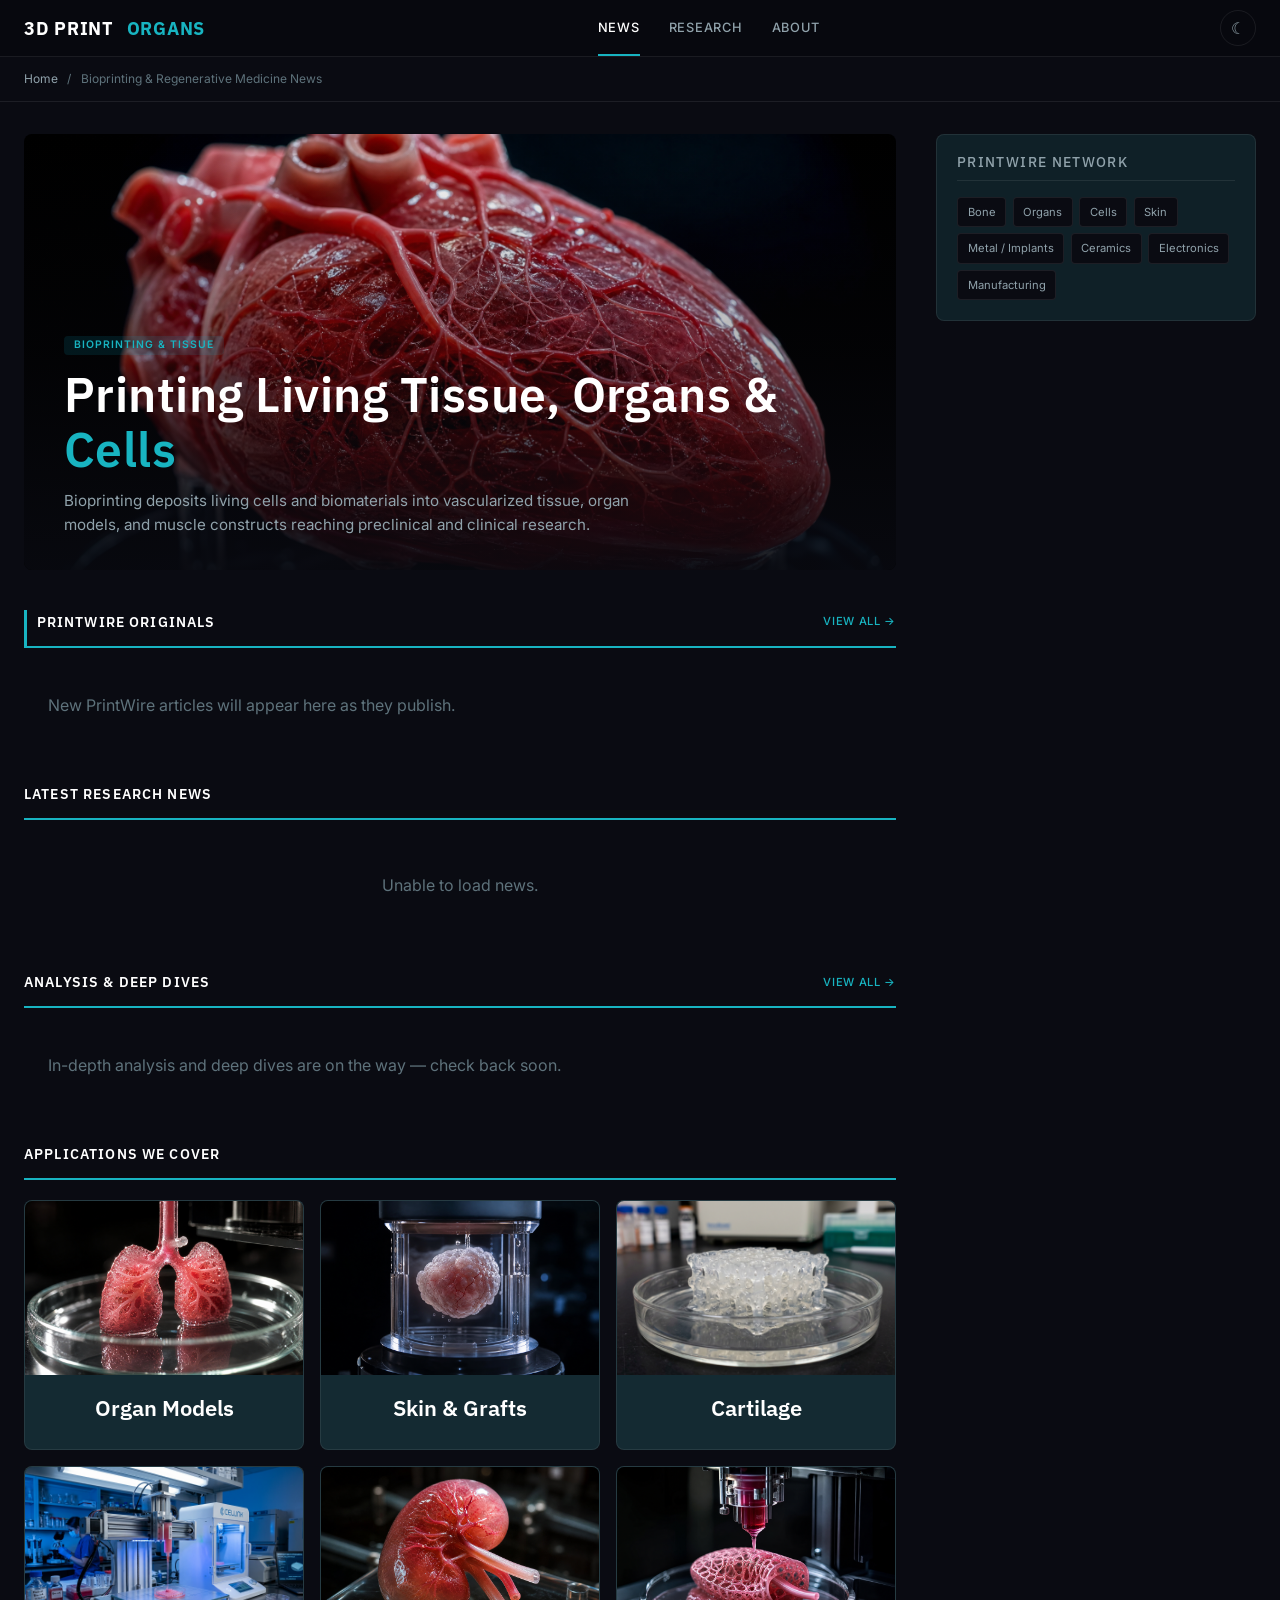
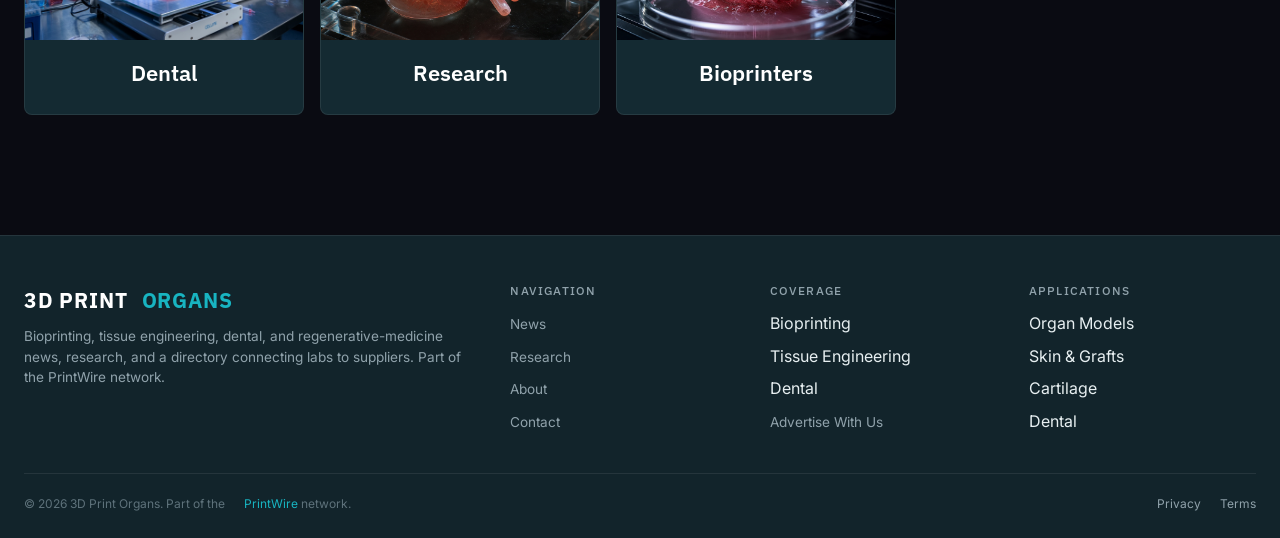
==== commit 0f829deb: "Site fixes: remove fabricated content and false claims, add privacy and terms Fix batch of 2026-11-2" ====
--- a/static/index.html
+++ b/static/index.html
@@ -30,9 +30,6 @@
     <nav class="ed-nav">
       <a href="index.html" class="active">News</a>
       <a href="/articles/">Research</a>
-      <a href="#suppliers">Suppliers</a>
-      <a href="#suppliers">Materials</a>
-      <a href="#suppliers">Clinical</a>
       <a href="about.html">About</a>
     </nav>
     <button class="ed-theme-toggle" id="themeToggle" aria-label="Toggle light/dark mode" title="Toggle light/dark mode">&#9728;</button>
@@ -54,33 +51,11 @@
       <div class="ed-hero-overlay"></div>
       <div class="ed-hero-content">
         <span class="ed-badge">Bioprinting & Tissue</span>
-        <h1><a href="#">Printing Living Tissue, Organs &amp; <span class="ed-logo-accent">Cells</span></a></h1>
-        <div class="ed-hero-meta">
-          <span>June 27, 2026</span><span>·</span><span>8 min read</span><span>·</span><span>By PrintWire Editorial</span>
-        </div>
+        <h1>Printing Living Tissue, Organs &amp; <span class="ed-logo-accent">Cells</span></h1>
         <p class="ed-hero-excerpt">Bioprinting deposits living cells and biomaterials into vascularized tissue, organ models, and muscle constructs reaching preclinical and clinical research.</p>
       </div>
     </article>
 
-    <!-- Stats Bar -->
-    <div class="ed-stats">
-      <div class="ed-stat">
-        <div class="ed-stat-value">200µm</div>
-        <div class="ed-stat-label">Vascular Resolution</div>
-      </div>
-      <div class="ed-stat">
-        <div class="ed-stat-value">24hr</div>
-        <div class="ed-stat-label">Scan to Device</div>
-      </div>
-      <div class="ed-stat">
-        <div class="ed-stat-value">99%</div>
-        <div class="ed-stat-label">Cell Viability</div>
-      </div>
-      <div class="ed-stat">
-        <div class="ed-stat-value">79+</div>
-        <div class="ed-stat-label">Active Suppliers</div>
-      </div>
-    </div>
 
     <!-- PrintWire Originals — network-wide originals (featured) -->
     <div class="ed-section-label" style="border-left:3px solid var(--accent);padding-left:0.6rem;">
@@ -94,7 +69,7 @@
     <!-- Latest News — PrintWire + industry (RSS) -->
     <div class="ed-section-label">
       Latest Research News
-      <a href="#">View All &rarr;</a>
+      
     </div>
     <div class="ed-card-grid" id="newsGrid">
       <div style="grid-column: 1/-1; text-align:center; padding:2rem; color:var(--text-faint);">Loading latest news…</div>
@@ -114,123 +89,41 @@
       Applications We Cover
     </div>
     <div class="ed-card-grid" style="grid-template-columns: repeat(3, 1fr); gap: 1rem; margin-bottom: 2.5rem;">
-      <a href="#" class="ed-card" style="text-align:center;">
+      <div class="ed-card" style="text-align:center;">
         <img class="ed-card-img" src="images/05_bioprinted_lung.png" alt="Organ Models">
         <div class="ed-card-body"><h3>Organ Models</h3></div>
-      </a>
-      <a href="#" class="ed-card" style="text-align:center;">
+      </div>
+      <div class="ed-card" style="text-align:center;">
         <img class="ed-card-img" src="images/06_bioprinted_organoid.png" alt="Skin & Grafts">
         <div class="ed-card-body"><h3>Skin &amp; Grafts</h3></div>
-      </a>
-      <a href="#" class="ed-card" style="text-align:center;">
-        
+      </div>
+      <div class="ed-card" style="text-align:center;">
+        <img class="ed-card-img" src="images/03_cartilage_scaffold.png" alt="Cartilage">
         <div class="ed-card-body"><h3>Cartilage</h3></div>
-      </a>
-      <a href="#" class="ed-card" style="text-align:center;">
-        
+      </div>
+      <div class="ed-card" style="text-align:center;">
+        <img class="ed-card-img" src="images/01_hero_bioprinter.png" alt="Dental">
         <div class="ed-card-body"><h3>Dental</h3></div>
-      </a>
-      <a href="#" class="ed-card" style="text-align:center;">
-        
+      </div>
+      <div class="ed-card" style="text-align:center;">
+        <img class="ed-card-img" src="images/02_bioprinted_kidney.png" alt="Research">
         <div class="ed-card-body"><h3>Research</h3></div>
-      </a>
-      <a href="#" class="ed-card" style="text-align:center;">
-        
+      </div>
+      <div class="ed-card" style="text-align:center;">
+        <img class="ed-card-img" src="images/03_bioprinter_building.png" alt="Bioprinters">
         <div class="ed-card-body"><h3>Bioprinters</h3></div>
-      </a>
-    </div>
-
-    <!-- Load More -->
-    <div class="ed-load-more">
-      <button>Load More Articles</button>
-    </div>
+      </div>
+    </div>
+
 
   </div>
 
   <!-- ── Sidebar ─────────────────────────────── -->
   <aside class="ed-sidebar">
 
-    <!-- Newsletter -->
-    <div class="ed-sidebar-block ed-newsletter">
-      <h4>Newsletter</h4>
-      <p>Bioprinting breakthroughs, clinical-trial milestones, and tissue-engineering research — delivered monthly. No spam.</p>
-      <form action="https://api.web3forms.com/submit" method="POST" onsubmit="this.querySelector('button').textContent='Subscribed!';this.querySelector('button').disabled=true;">
-        <input type="hidden" name="access_key" value="6f33053b-6d08-414b-9615-665f88c98da8">
-        <input type="hidden" name="subject" value="Newsletter Signup — 3dprintorgans.com">
-        <input type="hidden" name="from_name" value="Newsletter Signup">
-        <input type="email" name="email" placeholder="your@email.com" required>
-        <button type="submit">Subscribe</button>
-      </form>
-    </div>
-
-    <!-- Suppliers & Connections -->
-    <div class="ed-sidebar-block" id="suppliers">
-      <h4>Suppliers &amp; Connections</h4>
-      <div class="ed-popular-item">
-        <div>
-          <h3><a href="#">Bioprinters &amp; Systems</a></h3>
-          <div class="ed-popular-meta">Extrusion, DLP &amp; volumetric bioprinters · 16 suppliers</div>
-        </div>
-      </div>
-      <div class="ed-popular-item">
-        <div>
-          <h3><a href="#">Bioinks &amp; Materials</a></h3>
-          <div class="ed-popular-meta">Collagen, alginate, GelMA, biocompatible resins · 22 suppliers</div>
-        </div>
-      </div>
-      <div class="ed-popular-item">
-        <div>
-          <h3><a href="#">Research Labs</a></h3>
-          <div class="ed-popular-meta">Contract tissue-engineering &amp; bioprinting labs · 27 listed</div>
-        </div>
-      </div>
-      <div class="ed-popular-item">
-        <div>
-          <h3><a href="#">Clinical Partners</a></h3>
-          <div class="ed-popular-meta">Regulatory, GMP &amp; clinical-trial partners · 14 listed</div>
-        </div>
-      </div>
-    </div>
-
-    <!-- Most Read -->
-    <div class="ed-sidebar-block">
-      <h4>Most Read</h4>
-      <div class="ed-popular-item">
-        <span class="ed-popular-num">1</span>
-        <div>
-          <h3><a href="#">Volumetric Bioprinting Holographic Organs Hit Cell-Compatible Milestone</a></h3>
-          <div class="ed-popular-meta">10.8K reads</div>
-        </div>
-      </div>
-      <div class="ed-popular-item">
-        <span class="ed-popular-num">2</span>
-        <div>
-          <h3><a href="#">Production-Ready Dental 3D Printing: Titanium Implants to 24-Hour Aligners</a></h3>
-          <div class="ed-popular-meta">8.9K reads</div>
-        </div>
-      </div>
-      <div class="ed-popular-item">
-        <span class="ed-popular-num">3</span>
-        <div>
-          <h3><a href="#">Shape-Memory Biocompatible Resins for Smart Medical Devices</a></h3>
-          <div class="ed-popular-meta">7.1K reads</div>
-        </div>
-      </div>
-      <div class="ed-popular-item">
-        <span class="ed-popular-num">4</span>
-        <div>
-          <h3><a href="#">First 3D-Printed Vascular Graft Clears Phase I Clinical Trial</a></h3>
-          <div class="ed-popular-meta">6.4K reads</div>
-        </div>
-      </div>
-    </div>
-
-    <!-- Ad Placeholder -->
-    <div class="ed-sidebar-block" style="text-align:center; color: var(--text-faint); font-size: 0.75rem; padding: 2.5rem 1rem;">
-      <div style="border: 1px dashed var(--border); border-radius: 4px; padding: 2rem 1rem;">
-        Ad Space<br>300×250
-      </div>
-    </div>
+
+
+
 
     <!-- Network Links -->
     <div class="ed-sidebar-block">
@@ -247,12 +140,6 @@
       </div>
     </div>
 
-    <!-- Project CTA -->
-    <div class="ed-sidebar-block" style="background: linear-gradient(135deg, rgba(14,154,167,0.10), rgba(14,154,167,0.04)); border-color: var(--border-accent);">
-      <h4 style="color: var(--accent);">List Your Lab</h4>
-      <p style="font-size: 0.85rem; color: var(--text-dim); margin-bottom: 1rem; line-height: 1.5;">Bioprinting service, bioink supplier, or research lab? Get listed in the directory.</p>
-      <a href="contact.html" style="display:block;text-align:center;padding:0.65rem;background:var(--accent);border-radius:4px;color:#fff;font-weight:600;font-size:0.8rem;transition:background 0.25s;" onmouseover="this.style.background='var(--accent-dark)'" onmouseout="this.style.background='var(--accent)'">Get in Touch</a>
-    </div>
 
   </aside>
 </div>
@@ -276,27 +163,27 @@
     <div>
       <h4>Coverage</h4>
       <ul>
-        <li><a href="#">Bioprinting</a></li>
-        <li><a href="#">Tissue Engineering</a></li>
-        <li><a href="#">Dental</a></li>
+        <li>Bioprinting</li>
+        <li>Tissue Engineering</li>
+        <li>Dental</li>
         <li><a href="advertise.html">Advertise With Us</a></li>
       </ul>
     </div>
     <div>
       <h4>Applications</h4>
       <ul>
-        <li><a href="#">Organ Models</a></li>
-        <li><a href="#">Skin &amp; Grafts</a></li>
-        <li><a href="#">Cartilage</a></li>
-        <li><a href="#">Dental</a></li>
+        <li>Organ Models</li>
+        <li>Skin &amp; Grafts</li>
+        <li>Cartilage</li>
+        <li>Dental</li>
       </ul>
     </div>
   </div>
   <div class="ed-footer-bottom">
     <span>&copy; 2026 3D Print Organs. Part of the <a href="https://3dprint.space" style="color:var(--accent);">PrintWire</a> network.</span>
     <span>
-      <a href="#">Privacy</a>
-      <a href="#">Terms</a>
+      <a href="/privacy.html">Privacy</a>
+      <a href="/terms.html">Terms</a>
     </span>
   </div>
 </footer>
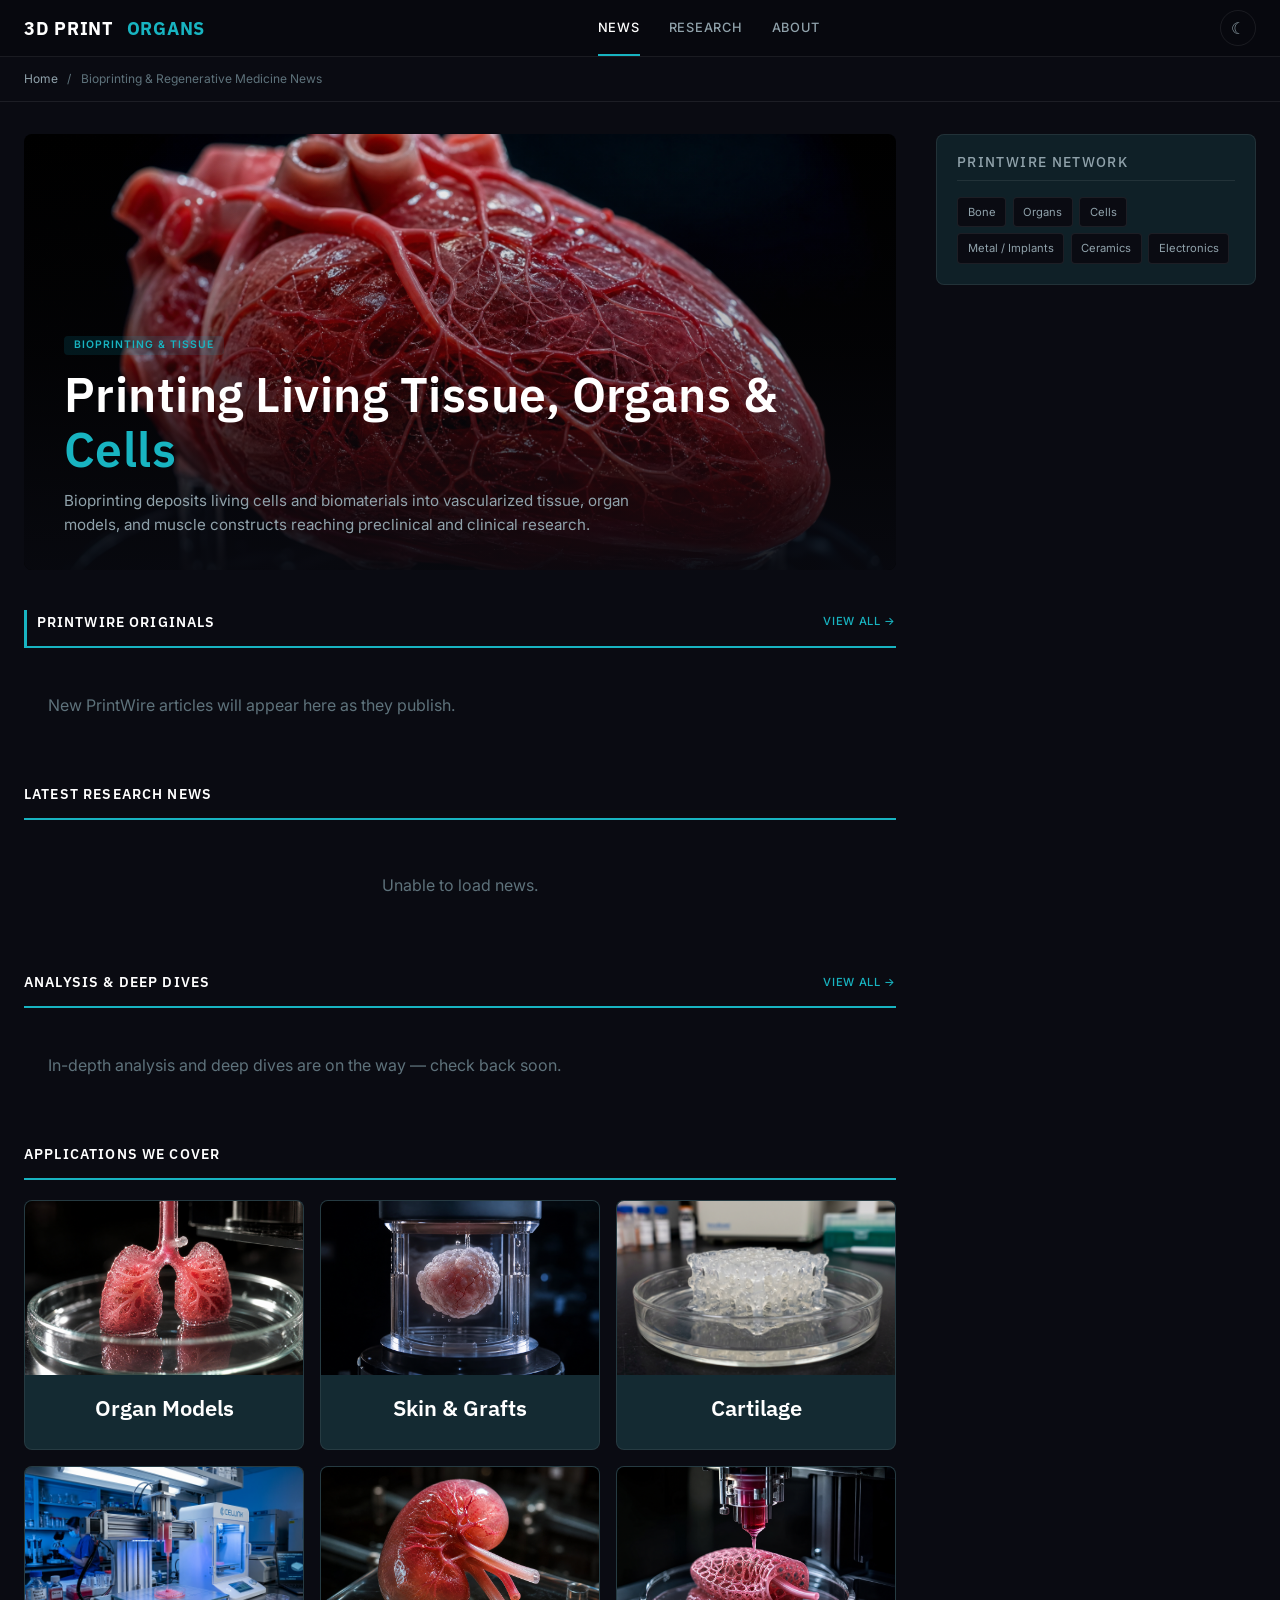
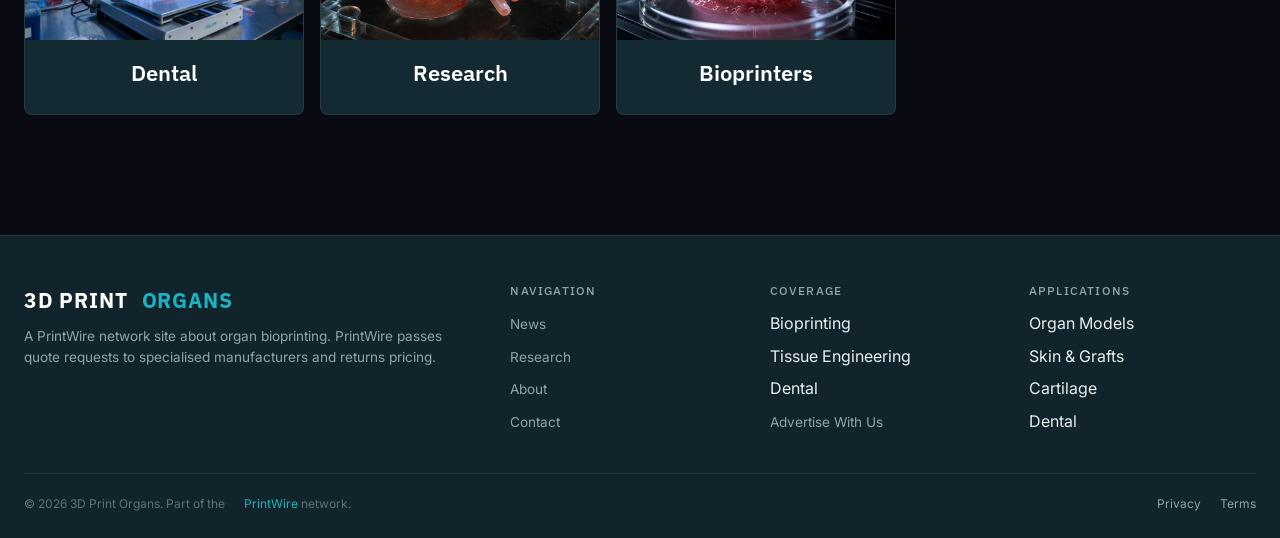
==== commit 04d9b2db: "Site fixes round 2: honest head tags and footers, own name and niche, quote form Round 2 of 2026-11-" ====
--- a/static/index.html
+++ b/static/index.html
@@ -3,16 +3,16 @@
 <head>
   <meta charset="UTF-8">
   <meta name="viewport" content="width=device-width, initial-scale=1.0">
-  <meta name="description" content="3D Print Organs: bioprinting, tissue engineering, dental, and regenerative-medicine news, research, and a directory connecting labs to suppliers.">
-  <title>3D Print Organs — Bioprinting &amp; Regenerative Medicine News &amp; Suppliers</title>
+  <meta name="description" content="3D Print Organs is a PrintWire network site about organ bioprinting. PrintWire passes quote requests to specialised manufacturers and returns pricing. PrintWire does not manufacture parts itself.">
+  <title>3D Print Organs | Organ bioprinting</title>
   <link rel="preconnect" href="https://fonts.googleapis.com">
   <link rel="preconnect" href="https://fonts.gstatic.com" crossorigin>
   <link href="https://fonts.googleapis.com/css2?family=IBM+Plex+Sans:wght@500;600;700&family=Inter:wght@400;500;600&display=swap" rel="stylesheet">
   <link rel="stylesheet" href="css/editorial.css">
   <link rel="icon" type="image/svg+xml" href="/favicon.svg">
   <meta property="og:type" content="website">
-  <meta property="og:title" content="3D Print Organs — Bioprinting &amp; Regenerative Medicine News &amp; Suppliers">
-  <meta property="og:description" content="3D Print Organs: bioprinting, tissue engineering, dental, and regenerative-medicine news, research, and a directory connecting labs to suppliers.">
+  <meta property="og:title" content="3D Print Organs | Organ bioprinting">
+  <meta property="og:description" content="3D Print Organs is a PrintWire network site about organ bioprinting. PrintWire passes quote requests to specialised manufacturers and returns pricing. PrintWire does not manufacture parts itself.">
   <meta property="og:image" content="https://3dprintorgans.com/images/01_hero_bioprinted_vascularized.png">
   <meta property="og:url" content="https://3dprintorgans.com/">
   <meta name="twitter:card" content="summary_large_image">
@@ -132,11 +132,9 @@
         <a href="https://3dprintbone.com">Bone</a>
         <a href="https://3dprintorgans.com">Organs</a>
         <a href="https://3dprintcells.com">Cells</a>
-        <a href="https://3dprintskincare.com">Skin</a>
         <a href="https://dmls3d.com">Metal / Implants</a>
         <a href="https://3dprintceramic.com">Ceramics</a>
         <a href="https://3dprintcircuitry.com">Electronics</a>
-        <a href="https://sendcutship.com">Manufacturing</a>
       </div>
     </div>
 
@@ -149,7 +147,7 @@
   <div class="ed-footer-inner">
     <div class="ed-footer-brand">
       <div class="ed-logo" style="font-size:1.3rem; margin-bottom: 0.5rem;">3D&nbsp;PRINT&nbsp;<span class="ed-logo-accent">ORGANS</span></div>
-      <p>Bioprinting, tissue engineering, dental, and regenerative-medicine news, research, and a directory connecting labs to suppliers. Part of the PrintWire network.</p>
+      <p>A PrintWire network site about organ bioprinting. PrintWire passes quote requests to specialised manufacturers and returns pricing.</p>
     </div>
     <div>
       <h4>Navigation</h4>
